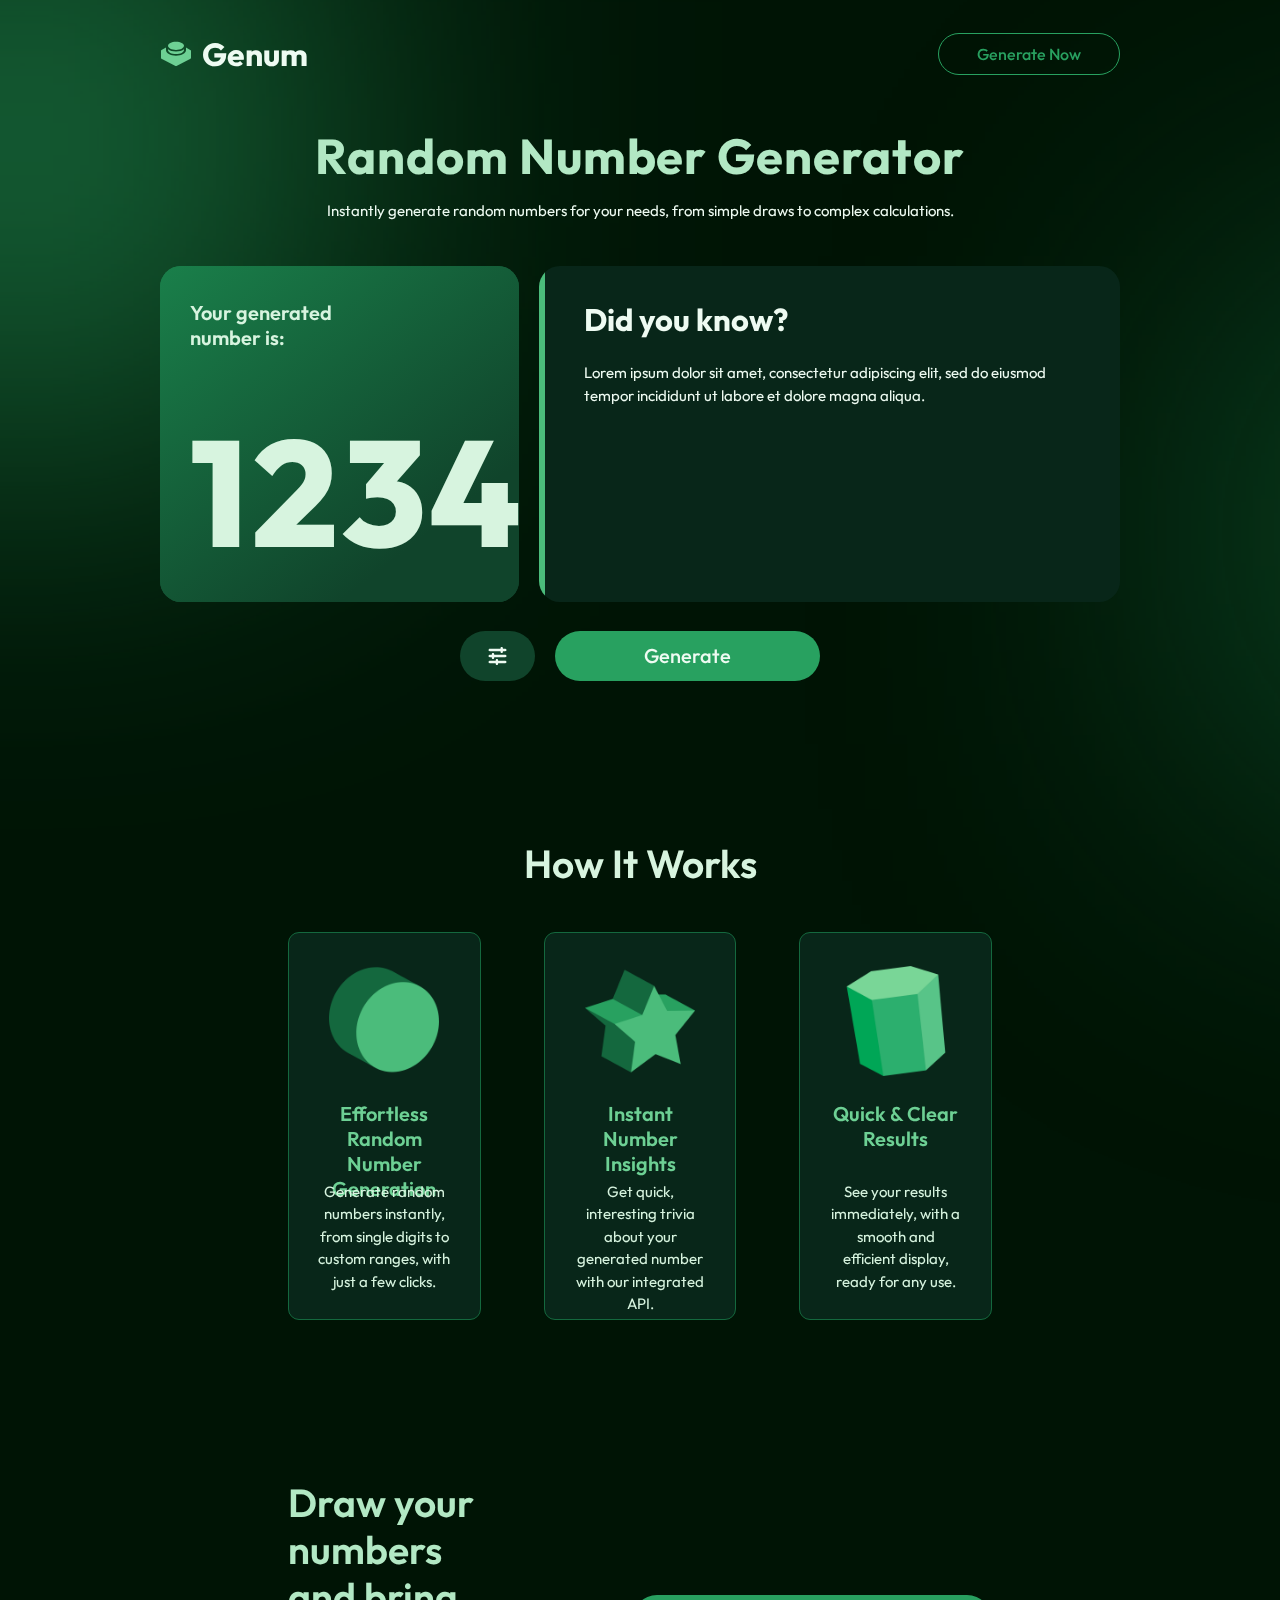
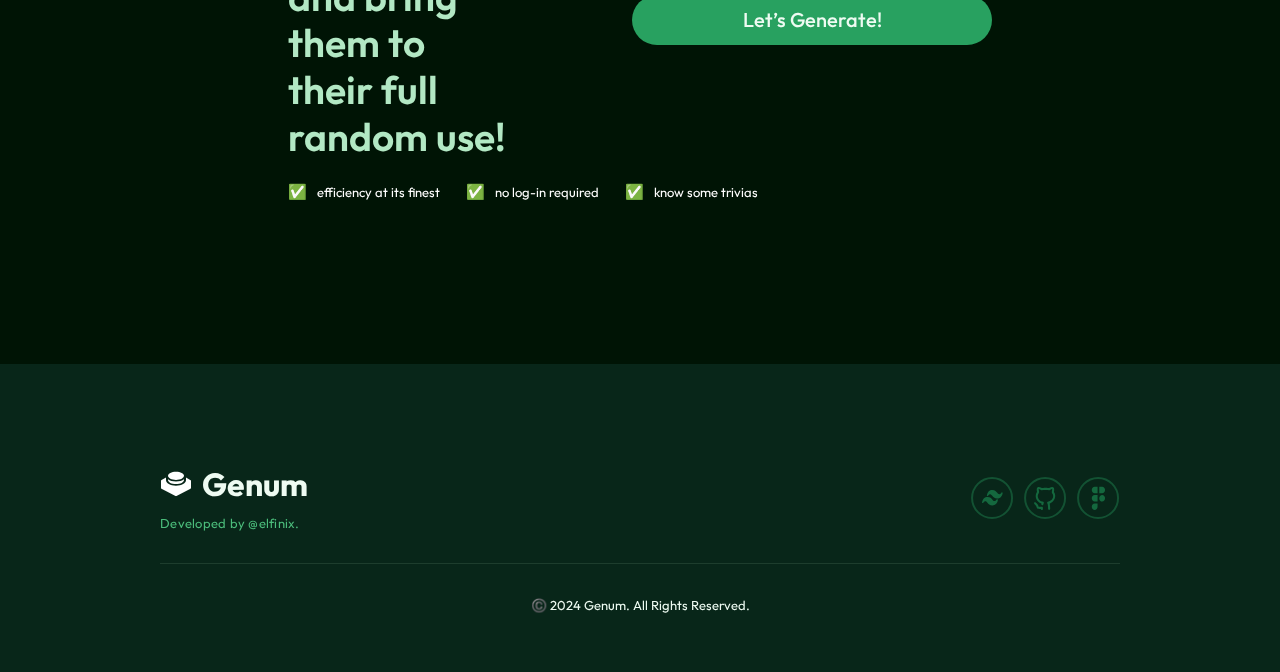
==== number-generator.html @ 38b7992d "Initial commit" ====
<!DOCTYPE html>
<html lang="en">
    <head>
        <meta charset="UTF-8" />
        <meta name="viewport" content="width=device-width, initial-scale=1.0" />
        <meta
            name="description"
            content="Genum is a random generator tool that provides random numbers and words for your needs."
        />
        <meta name="keywords" content="random generator, random number generator, random word generator" />
        <meta name="author" content="elfinix" />
        <link rel="stylesheet" href="./src/css/number-generator.css" />
        <link rel="stylesheet" href="./src/css/global.css" />
        <link rel="stylesheet" href="./src/css/header.css" />
        <link rel="stylesheet" href="./src/css/footer.css" />
        <link rel="stylesheet" href="./src/css/blobs.css" />
        <link rel="icon" href="./src/images/favicon.ico" type="image/x-icon" />
        <title>Random Number Generator from Genum</title>
    </head>
    <body>
        <!-- Background Elements -->
        <div class="blob__blur1"></div>
        <div class="blob__blur2"></div>

        <!-- Header -->
        <header class="header__container container">
            <a href="index.html">
                <div class="header__logo">
                    <svg
                        class="logo__svg"
                        xmlns="http://www.w3.org/2000/svg"
                        width="22"
                        height="18"
                        viewBox="0 0 22 18"
                        fill="none"
                    >
                        <g clip-path="url(#clip0_18_470)">
                            <path
                                d="M11 6.1875C7.90625 6.1875 5.5 4.95 5.5 3.375C5.5 1.8 7.90625 0.5625 11 0.5625C14.0938 0.5625 16.5 1.8 16.5 3.375C16.5 4.95 14.0938 6.1875 11 6.1875Z"
                                fill="#6DD094"
                            />
                            <path
                                d="M11 7.31245C8.73125 7.31245 6.7375 6.74995 5.5 5.7937V6.18745C5.5 7.76245 7.90625 8.99995 11 8.99995C14.0938 8.99995 16.5 7.76245 16.5 6.18745V5.7937C15.2625 6.74995 13.2687 7.31245 11 7.31245Z"
                                fill="#6DD094"
                            />
                            <path
                                d="M21.2437 6.5813C21.2437 6.52505 21.2437 6.52505 21.2437 6.5813C21.175 6.4688 21.175 6.41255 21.1063 6.41255L21.0375 6.3563L17.875 4.61255V6.18755C17.875 8.43755 14.9187 10.125 11 10.125C7.08125 10.125 4.125 8.43755 4.125 6.18755V4.61255L1.03125 6.2438C0.9625 6.2438 0.9625 6.30005 0.9625 6.30005C0.89375 6.3563 0.89375 6.41255 0.825 6.4688C0.825 6.4688 0.825 6.4688 0.825 6.52505C0.6875 6.63755 0.6875 6.6938 0.6875 6.75005V11.8125C0.6875 11.9813 0.825 12.2063 1.03125 12.2625L10.6562 17.325H10.725H10.7937C10.8625 17.325 10.9312 17.3813 11 17.3813C11.0688 17.3813 11.1375 17.3813 11.2062 17.325H11.275H11.3438L20.9688 12.2625C21.175 12.15 21.3125 11.9813 21.3125 11.8125V6.75005C21.3125 6.6938 21.3125 6.63755 21.2437 6.5813Z"
                                fill="#6DD094"
                            />
                        </g>
                        <defs>
                            <clipPath id="clip0_18_470">
                                <rect width="22" height="18" fill="white" />
                            </clipPath>
                        </defs>
                    </svg>
                    <h1 class="logo__text">Genum</h1>
                </div>
            </a>

            <div class="header__action">
                <a href="index.html#generate"><button class="header__button">Generate Now</button> </a>
            </div>
        </header>

        <main>
            <!-- Generator -->
            <section class="main__container container" id="select">
                <h1 class="main__title">Random Number Generator</h1>
                <p class="main__subtitle">
                    Instantly generate random numbers for your needs, from simple draws to complex calculations.
                </p>

                <div class="output-trivia__container">
                    <div class="output__container">
                        <img src="./src/images/clipboard.svg" alt="" class="clipboard__label" />

                        <div class="output__group">
                            <p class="output__label">Your generated number is:</p>
                            <div class="output__number">1234</div>
                        </div>
                    </div>
                    <div class="trivia__container">
                        <div class="trivia__group">
                            <p class="trivia__label">Did you know?</p>
                            <p class="trivia__text">
                                Lorem ipsum dolor sit amet, consectetur adipiscing elit, sed do eiusmod tempor incididunt ut
                                labore et dolore magna aliqua.
                            </p>
                        </div>
                    </div>
                </div>

                <div class="button-array__container">
                    <button class="options__button">
                        <svg
                            class="options__svg"
                            xmlns="http://www.w3.org/2000/svg"
                            width="19"
                            height="18"
                            viewBox="0 0 19 18"
                            fill="none"
                        >
                            <path
                                d="M13.7 0C13.3816 3.79149e-06 13.0763 0.126397 12.8512 0.351374C12.6261 0.576352 12.4996 0.881485 12.4996 1.19965V1.80006H1.70035C1.38201 1.80006 1.0767 1.92645 0.851591 2.15141C0.626483 2.37638 0.500013 2.68149 0.5 2.99965C0.499999 3.15719 0.531045 3.31318 0.591368 3.45873C0.651691 3.60428 0.740107 3.73653 0.85157 3.84792C0.963033 3.95932 1.09536 4.04769 1.24099 4.10798C1.38663 4.16826 1.54272 4.1993 1.70035 4.1993H12.4996V4.80041C12.4996 5.11857 12.6261 5.42371 12.8512 5.64868C13.0763 5.87366 13.3816 6.00005 13.7 6.00006C14.0184 6.00005 14.3237 5.87366 14.5488 5.64868C14.7739 5.42371 14.9004 5.11857 14.9003 4.80041V4.1993H17.2996C17.4572 4.1993 17.6133 4.16828 17.759 4.10799C17.9046 4.04771 18.0369 3.95934 18.1484 3.84794C18.2599 3.73655 18.3483 3.6043 18.4086 3.45874C18.469 3.31319 18.5 3.15719 18.5 2.99965C18.5 2.84211 18.4689 2.68612 18.4086 2.54057C18.3483 2.39503 18.2599 2.26278 18.1484 2.15139C18.0369 2.04 17.9046 1.95164 17.759 1.89136C17.6133 1.83108 17.4572 1.80005 17.2996 1.80006H14.9003V1.19965C14.9004 0.881485 14.7739 0.576352 14.5488 0.351374C14.3237 0.126397 14.0184 3.79149e-06 13.7 0ZM5 6C4.84236 5.99999 4.68626 6.03102 4.54062 6.0913C4.39498 6.15159 4.26265 6.23996 4.15118 6.35135C4.03971 6.46275 3.95129 6.595 3.89096 6.74055C3.83064 6.8861 3.79959 7.04211 3.79959 7.19965V7.8H1.7007C1.54307 7.8 1.38698 7.83103 1.24135 7.89132C1.09571 7.95161 0.963385 8.03998 0.851922 8.15137C0.740459 8.26277 0.652042 8.39502 0.59172 8.54057C0.531397 8.68611 0.50035 8.84211 0.500352 8.99965C0.50035 9.15719 0.531397 9.31318 0.59172 9.45873C0.652042 9.60428 0.740459 9.73653 0.851922 9.84792C0.963385 9.95932 1.09571 10.0477 1.24135 10.108C1.38698 10.1683 1.54307 10.1993 1.7007 10.1993H3.79959V10.8004C3.79959 10.958 3.83064 11.114 3.89096 11.2595C3.95129 11.4051 4.03971 11.5373 4.15118 11.6487C4.26265 11.7601 4.39498 11.8485 4.54062 11.9088C4.68626 11.969 4.84236 12.0001 5 12.0001C5.31836 12.0001 5.62367 11.8737 5.84878 11.6487C6.07389 11.4237 6.20035 11.1186 6.20035 10.8004V10.1993H17.3C17.4576 10.1993 17.6137 10.1683 17.7594 10.108C17.905 10.0477 18.0373 9.95932 18.1488 9.84792C18.2602 9.73653 18.3487 9.60428 18.409 9.45873C18.4693 9.31318 18.5004 9.15719 18.5004 8.99965C18.5004 8.84211 18.4693 8.68611 18.409 8.54057C18.3487 8.39502 18.2602 8.26277 18.1488 8.15137C18.0373 8.03998 17.905 7.95161 17.7594 7.89132C17.6137 7.83103 17.4576 7.8 17.3 7.8H6.20035V7.19965C6.20035 6.88148 6.07389 6.57635 5.84878 6.35137C5.62367 6.1264 5.31836 6 5 6ZM8.9 12.0001C8.58165 12.0001 8.27635 12.1264 8.05124 12.3514C7.82613 12.5764 7.69966 12.8815 7.69965 13.1996V13.8H1.7007C1.54307 13.8 1.38698 13.831 1.24135 13.8913C1.09571 13.9516 0.963385 14.04 0.851922 14.1514C0.740459 14.2628 0.652042 14.395 0.59172 14.5406C0.531397 14.6861 0.50035 14.8421 0.500352 14.9996C0.500364 15.3178 0.626835 15.6229 0.851943 15.8479C1.07705 16.0729 1.38236 16.1992 1.7007 16.1992H7.69965V16.8004C7.69966 17.1186 7.82613 17.4237 8.05124 17.6486C8.27635 17.8736 8.58165 18 8.9 18C9.21834 18 9.52365 17.8736 9.74876 17.6486C9.97387 17.4237 10.1003 17.1186 10.1004 16.8004V16.1992H17.3C17.6183 16.1992 17.9237 16.0729 18.1488 15.8479C18.3739 15.6229 18.5003 15.3178 18.5004 14.9996C18.5004 14.8421 18.4693 14.6861 18.409 14.5406C18.3487 14.395 18.2602 14.2628 18.1488 14.1514C18.0373 14.04 17.905 13.9516 17.7594 13.8913C17.6137 13.831 17.4576 13.8 17.3 13.8H10.1004V13.1996C10.1003 12.8815 9.97387 12.5764 9.74876 12.3514C9.52365 12.1264 9.21834 12.0001 8.9 12.0001Z"
                                fill="#EEFBF2"
                            />
                        </svg>
                    </button>

                    <button class="generate__button">Generate</button>
                </div>
            </section>

            <!-- Features -->
            <section class="features__container container">
                <h2 class="features__title">How It Works</h2>
                <div class="feature-cards__container">
                    <div class="feature__card">
                        <img src="./src/images/el_circle.png" alt="" class="card__icon" />
                        <h5 class="card__title">Effortless Random Number Generation</h5>
                        <p class="card__description">
                            Generate random numbers instantly, from single digits to custom ranges, with just a few clicks.
                        </p>
                    </div>

                    <div class="feature__card">
                        <img src="./src/images/el_star.png" alt="" class="card__icon" />
                        <h5 class="card__title">Instant Number Insights</h5>
                        <p class="card__description">
                            Get quick, interesting trivia about your generated number with our integrated API.
                        </p>
                    </div>

                    <div class="feature__card">
                        <img src="./src/images/el_pent.png" alt="" class="card__icon" />
                        <h5 class="card__title">Quick & Clear Results</h5>
                        <p class="card__description">
                            See your results immediately, with a smooth and efficient display, ready for any use.
                        </p>
                    </div>
                </div>
            </section>

            <!-- Action -->
            <section class="action__container container">
                <div class="action__group">
                    <h2 class="action__title">Draw your numbers and bring them to their full random use!</h2>
                    <a href="index.html#generate">
                        <button class="action__button">Let’s Generate!</button>
                    </a>
                </div>
                <div class="check__group">
                    <div class="check__words">
                        <p class="check__icon">✅</p>
                        <p class="check__desc">efficiency at its finest</p>
                    </div>

                    <div class="check__words">
                        <p class="check__icon">✅</p>
                        <p class="check__desc">no log-in required</p>
                    </div>

                    <div class="check__words">
                        <p class="check__icon">✅</p>
                        <p class="check__desc">know some trivias</p>
                    </div>
                </div>
            </section>
        </main>

        <!-- Footer -->
        <footer class="footer__container container">
            <div class="footer__group">
                <div class="footer__system-info">
                    <div class="footer__logo">
                        <svg
                            class="logo__svg"
                            xmlns="http://www.w3.org/2000/svg"
                            width="22"
                            height="18"
                            viewBox="0 0 22 18"
                            fill="none"
                        >
                            <g clip-path="url(#clip0_48_561)">
                                <path
                                    d="M11 6.1875C7.90625 6.1875 5.5 4.95 5.5 3.375C5.5 1.8 7.90625 0.5625 11 0.5625C14.0938 0.5625 16.5 1.8 16.5 3.375C16.5 4.95 14.0938 6.1875 11 6.1875Z"
                                    fill="white"
                                />
                                <path
                                    d="M11 7.31245C8.73125 7.31245 6.7375 6.74995 5.5 5.7937V6.18745C5.5 7.76245 7.90625 8.99995 11 8.99995C14.0938 8.99995 16.5 7.76245 16.5 6.18745V5.7937C15.2625 6.74995 13.2688 7.31245 11 7.31245Z"
                                    fill="white"
                                />
                                <path
                                    d="M21.2437 6.5813C21.2437 6.52505 21.2437 6.52505 21.2437 6.5813C21.175 6.4688 21.175 6.41255 21.1063 6.41255L21.0375 6.3563L17.875 4.61255V6.18755C17.875 8.43755 14.9187 10.125 11 10.125C7.08125 10.125 4.125 8.43755 4.125 6.18755V4.61255L1.03125 6.2438C0.9625 6.2438 0.9625 6.30005 0.9625 6.30005C0.89375 6.3563 0.89375 6.41255 0.825 6.4688C0.825 6.4688 0.825 6.4688 0.825 6.52505C0.6875 6.63755 0.6875 6.6938 0.6875 6.75005V11.8125C0.6875 11.9813 0.825 12.2063 1.03125 12.2625L10.6562 17.325H10.725H10.7937C10.8625 17.325 10.9312 17.3813 11 17.3813C11.0688 17.3813 11.1375 17.3813 11.2062 17.325H11.275H11.3438L20.9688 12.2625C21.175 12.15 21.3125 11.9813 21.3125 11.8125V6.75005C21.3125 6.6938 21.3125 6.63755 21.2437 6.5813Z"
                                    fill="white"
                                />
                            </g>
                            <defs>
                                <clipPath id="clip0_48_561">
                                    <rect width="22" height="18" fill="white" />
                                </clipPath>
                            </defs>
                        </svg>
                        <h1>Genum</h1>
                    </div>
                    <p class="footer__developer">Developed by @elfinix.</p>
                </div>
                <div class="footer__array-logo">
                    <svg
                        class="footer__logo-conns"
                        id="tailwindLogo"
                        xmlns="http://www.w3.org/2000/svg"
                        width="43"
                        height="42"
                        viewBox="0 0 43 42"
                        fill="none"
                    >
                        <circle cx="21.0645" cy="21" r="20" stroke="#135233" stroke-width="2" />
                        <path
                            d="M21.3416 13C19.9269 13 18.7106 13.4263 17.7559 14.3399C16.8081 15.247 16.188 16.5674 15.844 18.2133C15.769 18.5724 15.9327 18.9406 16.2343 19.091C16.536 19.2414 16.8908 19.1317 17.0803 18.8296C17.5169 18.1332 17.9528 17.7148 18.3717 17.5001C18.7773 17.2921 19.2146 17.25 19.7154 17.3998C20.2208 17.5509 20.6121 17.9936 21.2263 18.7394L21.2462 18.7635C21.7092 19.3258 22.274 20.0117 23.0466 20.5439C23.8482 21.0961 24.8458 21.4671 26.1679 21.4671C27.5825 21.4671 28.7988 21.0408 29.7536 20.1272C30.7013 19.2201 31.3214 17.8997 31.6654 16.2539C31.7404 15.8947 31.5767 15.5265 31.275 15.3761C30.9735 15.2257 30.6185 15.3354 30.4291 15.6375C29.9925 16.3339 29.5567 16.7523 29.1377 16.967C28.7321 17.175 28.2948 17.2171 27.794 17.0673C27.2886 16.9162 26.8973 16.4735 26.2831 15.7277L26.2633 15.7036C25.8002 15.1413 25.2354 14.4554 24.4629 13.9232C23.6612 13.371 22.6637 13 21.3416 13Z"
                            fill="#14683E"
                        />
                        <path
                            d="M16.5157 19.9277C15.101 19.9277 13.8847 20.354 12.93 21.2676C11.9822 22.1747 11.3621 23.4951 11.0181 25.141C10.943 25.5002 11.1067 25.8683 11.4084 26.0187C11.7101 26.1691 12.0649 26.0595 12.2544 25.7573C12.691 25.061 13.1269 24.6425 13.5457 24.4278C13.9514 24.2199 14.3886 24.1777 14.8895 24.3275C15.3949 24.4787 15.7861 24.9213 16.4004 25.6672L16.4202 25.6912C16.8832 26.2535 17.4481 26.9394 18.2206 27.4716C19.0223 28.0239 20.0198 28.3949 21.3419 28.3949C22.7566 28.3949 23.9729 27.9686 24.9276 27.0549C25.8754 26.1478 26.4955 24.8274 26.8395 23.1816C26.9145 22.8224 26.7508 22.4542 26.4491 22.3038C26.1476 22.1534 25.7926 22.2631 25.6032 22.5653C25.1666 23.2616 24.7307 23.68 24.3118 23.8947C23.9062 24.1027 23.4689 24.1448 22.9681 23.9951C22.4627 23.8439 22.0714 23.4012 21.4572 22.6554L21.4373 22.6313C20.9743 22.069 20.4095 21.3831 19.6369 20.851C18.8353 20.2988 17.8378 19.9277 16.5157 19.9277Z"
                            fill="#14683E"
                        />
                    </svg>
                    <svg
                        class="footer__logo-conns"
                        id="githubLogo"
                        xmlns="http://www.w3.org/2000/svg"
                        width="43"
                        height="42"
                        viewBox="0 0 43 42"
                        fill="none"
                    >
                        <circle cx="21.0645" cy="21" r="20" stroke="#135233" stroke-width="2" />
                        <path
                            d="M11.9754 25.6417C11.6559 25.1624 11.0083 25.0329 10.529 25.3524C10.0497 25.6719 9.92021 26.3195 10.2397 26.7988C10.4756 27.1527 10.7578 27.4434 10.9975 27.683C11.0417 27.7272 11.0846 27.7699 11.1265 27.8115C11.3273 28.0109 11.5045 28.187 11.6826 28.396C12.0763 28.8582 12.4691 29.4806 12.6924 30.5969C12.7918 31.0941 13.1492 31.3619 13.3472 31.479C13.562 31.6058 13.7967 31.6806 13.9897 31.7293C14.3848 31.8289 14.8643 31.8806 15.3193 31.9108C15.8189 31.9439 16.3602 31.9547 16.8442 31.9576C16.8446 32.5333 17.3114 32.9999 17.8873 32.9999C18.4633 32.9999 18.9303 32.5329 18.9303 31.9569V30.9139C18.9303 30.3378 18.4633 29.8708 17.8873 29.8708C17.7889 29.8708 17.6825 29.8711 17.5699 29.8716C16.9578 29.8734 16.1599 29.8758 15.4572 29.8293C15.1184 29.8069 14.8398 29.7751 14.6355 29.7362C14.321 28.5013 13.8128 27.6797 13.2706 27.0432C13.0309 26.7619 12.7826 26.5157 12.5807 26.3155C12.5429 26.278 12.5068 26.2421 12.4726 26.2079C12.2396 25.975 12.0872 25.8094 11.9754 25.6417Z"
                            fill="#14683E"
                        />
                        <path
                            d="M12.7496 12.1328C12.8103 11.0584 13.067 10.5912 13.803 10.216C14.5949 9.81218 15.8439 10.0001 17.3136 10.7443C17.9466 11.065 18.0111 11.0716 19.1205 10.9293C20.5951 10.7402 22.4935 10.7409 23.8546 10.9311C24.8838 11.0749 24.9514 11.0677 25.586 10.7463C27.6721 9.68991 29.3192 9.75904 29.9156 10.928C30.2133 11.5115 30.2686 13.0255 30.0377 14.2743C29.9098 14.9666 29.9233 15.053 30.2316 15.5073C32.4008 18.7039 30.8378 23.8854 27.1208 25.8191C26.8364 25.9671 26.5967 26.0587 26.4013 26.1332C25.8015 26.3623 25.6194 26.4319 25.8399 27.4861C25.946 27.9933 26.0739 29.2541 26.1242 30.2881C26.215 32.1572 26.2137 32.1703 25.8859 32.5516C25.4397 33.0703 24.7965 33.0791 24.3608 32.5724C24.0765 32.2419 24.0488 32.0859 24.0488 30.811C24.0488 28.927 23.8423 27.6747 23.3543 26.6017C22.7741 25.3247 23.2042 24.8485 24.5312 24.5632C26.3756 24.1664 27.8161 23.0282 28.619 21.3331C29.3824 19.7219 29.4974 17.4952 28.1173 16.141C27.7248 15.6746 27.6975 15.2521 27.9778 13.9782C28.0825 13.5021 28.1703 12.8878 28.1729 12.6131C28.1769 12.1791 28.1373 12.1136 27.8708 12.1136C27.7022 12.1136 27.0578 12.359 26.4391 12.6588L25.4515 13.1374C25.3617 13.1809 25.2613 13.1976 25.1622 13.1863C22.6511 12.898 20.2651 12.8936 17.7417 13.1874C17.6423 13.199 17.5414 13.1822 17.4513 13.1385L16.4643 12.6596C15.8455 12.3592 15.2011 12.1136 15.0325 12.1136C14.6427 12.1136 14.6368 12.4014 14.9922 14.1114C15.2092 15.1557 15.3553 15.3884 14.7278 16.2235C13.7872 17.4751 13.5523 19.0294 14.0567 20.6625C14.6924 22.7204 16.249 24.1106 18.4375 24.5744C19.7568 24.8541 20.1017 25.2189 19.5979 26.7317C19.2013 27.9222 18.9506 28.2291 18.3743 28.2291C17.5989 28.2291 17.1131 27.5574 17.3804 26.8545C17.4982 26.5447 17.4632 26.5116 16.7368 26.2467C14.5194 25.4383 12.8234 23.6262 12.048 21.2369C11.4486 19.3902 11.7123 16.9866 12.6738 15.5338C13.0012 15.0392 13.0062 14.9972 12.8535 14.0503C12.767 13.5142 12.7203 12.6514 12.7496 12.1328Z"
                            fill="#14683E"
                        />
                    </svg>
                    <svg
                        class="footer__logo-conns"
                        id="figmaLogo"
                        xmlns="http://www.w3.org/2000/svg"
                        width="43"
                        height="42"
                        viewBox="0 0 43 42"
                        fill="none"
                    >
                        <circle cx="21.0645" cy="21" r="20" stroke="#135233" stroke-width="2" />
                        <path
                            fill-rule="evenodd"
                            clip-rule="evenodd"
                            d="M17.6681 18.1243C16.0645 18.1243 14.7646 19.5682 14.7646 21.3497C14.7646 23.1312 16.0646 24.5754 17.6681 24.5754H20.5717V21.4147C20.5714 21.3931 20.5713 21.3714 20.5713 21.3497C20.5713 21.3281 20.5714 21.3063 20.5717 21.2847V18.1243H17.6681ZM20.5717 16.2513H17.6681C16.0646 16.2513 14.7646 14.8072 14.7646 13.0257C14.7646 11.2442 16.0646 9.80005 17.6681 9.80005H20.5717V16.2513ZM22.2576 9.80005V16.2513L25.1604 16.2511C26.764 16.2511 28.0644 14.8071 28.0644 13.0257C28.0644 11.2442 26.7644 9.80005 25.1608 9.80005H22.2576ZM25.1606 18.1241C23.5726 18.1243 22.2824 19.5405 22.2576 21.298V21.4014C22.2824 23.1591 23.5727 24.5754 25.1608 24.5754C26.7644 24.5754 28.0644 23.1312 28.0644 21.3497C28.0644 19.5682 26.7641 18.1241 25.1606 18.1241ZM17.6681 26.4484C16.0646 26.4484 14.7644 27.8928 14.7644 29.6743C14.7644 31.4559 16.0644 32.9 17.668 32.9C19.2716 32.9 20.5715 31.4559 20.5715 29.6743L20.5717 26.4484H17.6681Z"
                            fill="#14683E"
                        />
                    </svg>
                </div>
            </div>

            <div class="footer__line"></div>

            <p class="footer__text">©️ 2024 Genum. All Rights Reserved.</p>
        </footer>
    </body>
</html>
---- src/css/number-generator.css ----
.blob__blur2 {
    opacity: 45% !important;
}
/* GENERATOR */

.main__container {
    padding: 0 10rem;
    padding-top: 3.25rem;
}

.main__title {
    position: relative;

    color: var(--emerald-200, #b2e8c4);
    text-align: center;

    /* H1 - Features */
    font-family: Outfit;
    font-size: 3.0625rem;
    font-style: normal;
    font-weight: 700;
    line-height: 120%; /* 3.675rem */
    letter-spacing: 0.06125rem;
}

.main__subtitle {
    position: relative;
    padding-top: 0.87rem;

    color: var(--emerald-50, #eefbf2);
    text-align: center;

    /* Body Text */
    font-family: Outfit;
    font-size: 0.9375rem;
    font-style: normal;
    font-weight: 400;
    line-height: 150%; /* 1.40625rem */
}

.output-trivia__container {
    position: relative;
    width: 100%;
    padding-top: 2.75rem;

    display: flex;
    justify-content: space-between;
    align-items: center;
    gap: 1.25rem;
    align-self: stretch;
}

.output__container {
    position: relative;
    border-radius: 1.3125rem;
    background: linear-gradient(142deg, #1a814b -2.42%, #10442b 77.29%);
    min-width: 22.4375rem;

    display: flex;
    flex-direction: column;
    justify-content: center;
    flex: 0 1 100%;
}

.output__container:hover {
    cursor: pointer;
}

.output__container:hover .clipboard__label {
    display: block;
    transition: all 0.2s ease;
}

.output__group {
    display: flex;
    flex-direction: column;
    align-items: flex-start;
    gap: 3.25rem;
    padding: 2.09rem 1.85rem 1.28rem 1.87rem;

    border-radius: 1.3125rem;
    background: linear-gradient(142deg, #1a814b -2.42%, #10442b 77.29%);
}

.output__label {
    width: 12.875rem;
    color: var(--emerald-100, #d7f4df);

    /* Title 1 */
    font-family: Outfit;
    font-size: 1.25rem;
    font-style: normal;
    font-weight: 600;
    line-height: normal;
}

.output__number {
    align-self: stretch;

    color: var(--emerald-100, #d7f4df);
    text-align: right;
    font-family: Outfit;
    font-size: 9.375rem;
    font-style: normal;
    font-weight: 800;
    line-height: 120%; /* 11.25rem */
    letter-spacing: 0.1875rem;
}

.clipboard__label {
    display: none;
    position: absolute;
    width: 25px;
    opacity: 45%;
    top: 30px;
    right: 30px;
}

.clipboard__label:hover {
    opacity: 25%;
}

.trivia__container {
    height: 21rem;

    border-radius: 1.3125rem;
    background: linear-gradient(90deg, #4bbc7b 1%, #082619 1%);
    flex: 0 1 180%;
}

.trivia__group {
    display: flex;
    flex-direction: column;
    align-items: flex-start;
    gap: 1.4375rem;

    padding: 2.13rem 2.81rem;
}

.trivia__label {
    position: relative;
    align-self: stretch;
    color: var(--emerald-50, #eefbf2);
    font-family: Outfit;
    font-size: 1.9375rem;
    font-style: normal;
    font-weight: 700;
    line-height: normal;
}

.trivia__text {
    align-self: stretch;
    color: var(--emerald-50, #eefbf2);

    /* Body Text */
    font-family: Outfit;
    font-size: 0.9375rem;
    font-style: normal;
    font-weight: 400;
    line-height: 150%; /* 1.40625rem */
}

.button-array__container {
    width: 100%;
    display: flex;
    justify-content: center;
    align-items: center;
    gap: 1.25rem;

    padding-top: 1.81rem;
}

.options__button {
    all: unset;
    border-radius: 6.25rem;

    width: 4.6875rem;
    height: 3.135rem;
    text-align: center;

    background-color: var(--emerald-900, #10442b);

    transition: all 0.2s ease;
}

.options__svg {
    display: block;
    margin: auto;
}

.options__button:hover {
    background: var(--emerald-950);
    color: var(--emerald-50);
}

.generate__button {
    all: unset;
    border-radius: 3.125rem;
    background: var(--emerald-500, #28a160);

    width: 16.5625rem;
    height: 3.125rem;
    text-align: center;

    color: var(--Colors-White, var(--emerald-50));
    text-align: center;

    /* Button Text */
    font-family: Outfit;
    font-size: 1.25rem;
    font-style: normal;
    font-weight: 500;
    line-height: 1.375rem; /* 110% */

    transition: all 0.2s ease;
}

.generate__button:hover {
    background: var(--emerald-600);
    color: var(--emerald-50);
}

/* FEATURES */
.features__container {
    display: block;
    margin: 10rem 18rem;
}

.features__title {
    width: 100%;
    color: var(--emerald-100, #d7f4df);
    text-align: center;

    /* H2 - Features */
    font-family: Outfit;
    font-size: 2.4375rem;
    font-style: normal;
    font-weight: 600;
    line-height: 120%; /* 2.925rem */
}

.feature-cards__container {
    margin-top: 2.75rem;
    display: flex;
    justify-content: space-between;
    align-items: center;
    gap: 3.9375rem;

    width: 100%;
}

.feature__card {
    width: 30%;
    height: 24.25rem;
    flex-shrink: 1;

    border-radius: 0.6875rem;
    border: 1px solid var(--emerald-700, #14683e);
    background: var(--emerald-950, #082619);

    transition: all 0.2s ease;
}

.feature__card:hover {
    transform: scale(1.1);
}

.card__icon {
    width: 6.875rem;
    display: block;
    margin: auto;
    padding-top: 2.06rem;
}

.card__title {
    padding: 0 1.81rem;
    padding-top: 1.56rem;
    color: var(--emerald-300, #6dd094);
    text-align: center;
    height: 4.06rem;

    /* Title 1 */
    font-family: Outfit;
    font-size: 1.25rem;
    font-style: normal;
    font-weight: 600;
    line-height: normal;
}

.card__description {
    color: var(--emerald-100, #d7f4df);
    text-align: center;
    padding: 0 1.81rem;
    padding-top: 2.5rem;

    /* Body Text */
    font-family: Outfit;
    font-size: 0.9375rem;
    font-style: normal;
    font-weight: 400;
    line-height: 150%; /* 1.40625rem */
}

/* ACTION */
.action__container {
    display: flex;
    margin: 10rem 18rem;
    /* padding: 0 calc(5.94rem * 1.5); */
    flex-direction: column;
    align-items: flex-start;
    gap: 1.25rem;
}

.action__group {
    display: flex;
    align-items: center;
    gap: 7.1875rem;
    align-self: stretch;
}

.action__title {
    color: var(--emerald-200, #b2e8c4);

    /* H2 - Features */
    font-family: Outfit;
    font-size: 2.4375rem;
    font-style: normal;
    font-weight: 600;
    line-height: 120%; /* 2.925rem */
}

.action__title a {
    padding: 0 7rem;
}

.action__button {
    all: unset;
    width: 22.5rem;
    height: 3.125rem;

    border-radius: 3.125rem;
    background: var(--emerald-500, #28a160);

    color: var(--emerald-50);
    text-align: center;

    /* Button Text */
    font-family: Outfit;
    font-size: 1.25rem;
    font-style: normal;
    font-weight: 500;
    line-height: 1.375rem; /* 110% */

    transition: all 0.2s ease;
}

.action__button:hover {
    background: var(--emerald-600);
    color: var(--emerald-50);
}

.check__group {
    display: flex;
    align-items: center;
    gap: 1.625rem;
}

.check__words {
    display: flex;
    align-items: center;
    height: 1.4375rem;
    gap: 0.625rem;
}

.check__icon {
    color: #fff;

    /* Body Text */
    font-family: Outfit;
    font-size: 0.9375rem;
    font-style: normal;
    font-weight: 400;
    line-height: 150%; /* 1.40625rem */
}

.check__desc {
    color: #fff;
    font-family: Outfit;
    font-size: 0.8125rem;
    font-style: normal;
    font-weight: 400;
    line-height: 150%; /* 1.21875rem */
}
---- src/css/global.css ----
@import url("https://fonts.googleapis.com/css2?family=Outfit:wght@100..900&display=swap");
@import url("https://fonts.googleapis.com/css2?family=Roboto:ital,wght@0,100;0,300;0,400;0,500;0,700;0,900;1,100;1,300;1,400;1,500;1,700;1,900&display=swap");

:root {
    --emerald-50: #eefbf2;
    --emerald-100: #d7f4df;
    --emerald-200: #b2e8c4;
    --emerald-300: #6dd094;
    --emerald-400: #4bbc7b;
    --emerald-500: #28a160;
    --emerald-600: #1a814b;
    --emerald-700: #14683e;
    --emerald-800: #135233;
    --emerald-900: #10442b;
    --emerald-950: #082619;

    --button-padding: 0.88rem 4.94rem;
}

html {
    scroll-behavior: smooth;
}

* {
    box-sizing: border-box;
    margin: 0;
    padding: 0;
    font-family: "Outfit", sans-serif;
}

body {
    background: #001405;
    color: var(--emerald-50);
    overflow-x: hidden;
}

button:hover {
    cursor: pointer;
}

a {
    text-decoration: none;
}
---- src/css/header.css ----
/* HEADER */

.header__container {
    display: flex;
    padding: 0 10rem;
    padding-top: 2.06rem;
    justify-content: space-between;
    align-items: center;
}

.header__container a {
    width: 100%;
}

.header__logo {
    display: flex;
    align-items: center;
    gap: 0.625rem;
}

.logo__svg {
    width: 2rem;
    height: 2rem;
}

.logo__text {
    color: var(--emerald-50);
}

.header__action {
    width: 100%;
    display: flex;
    justify-content: flex-end;
}

.header__action a {
    display: flex;
    justify-content: flex-end;
}

.header__button {
    all: unset;
    color: var(--emerald-500, #28a160);
    text-align: center;
    font-family: Outfit;
    font-size: 1rem;
    font-style: normal;
    font-weight: 500;
    line-height: 1.375rem; /* 137.5% */

    padding: 0.56rem 2.38rem;

    border-radius: 6.25rem;
    border: 1px solid var(--emerald-500, #28a160);
    transition: all 0.2s ease;
}

.header__button:hover {
    background: var(--emerald-600);
    color: var(--emerald-50);
}
---- src/css/footer.css ----
/* FOOTER */
.footer__container {
    position: relative;
    padding: 6.25rem 10rem;
    padding-bottom: 3.5rem;
    margin-top: 6.25rem;

    display: flex;
    flex-direction: column;
    align-items: center;
    gap: 2rem;
    background: var(--emerald-950, #082619);
}

.footer__group {
    display: flex;
    justify-content: space-between;
    align-items: center;
    align-self: stretch;
}

.footer__system-info {
    display: flex;
    width: 10.5625rem;
    flex-direction: column;
    align-items: flex-start;
    gap: 0.75rem;
}

.footer__logo {
    display: flex;
    align-items: center;
    gap: 0.625rem;
}

.footer__developer {
    align-self: stretch;

    color: var(--emerald-400, #4bbc7b);
    font-family: Outfit;
    font-size: 0.8125rem;
    font-style: normal;
    font-weight: 400;
    line-height: 120%; /* 0.975rem */
    letter-spacing: 0.01625rem;
}

.footer__array-logo {
    display: flex;
    align-items: center;
    gap: 0.625rem;
}

.footer__line {
    width: 100%;
    height: 0.0625rem;

    opacity: 0.12;
    background: var(--emerald-200);
}

.footer__text {
    align-self: stretch;

    color: var(--emerald-50);
    text-align: center;

    /* Body Text */
    font-family: Outfit;
    font-size: 0.8125rem;
    font-style: normal;
    font-weight: 400;
    line-height: 150%; /* 1.21875rem */
}

#tailwindLogo,
#tailwindLogo circle,
#tailwindLogo path {
    transition: all 0.3s ease;
    cursor: pointer;
}

#tailwindLogo:hover circle {
    stroke: var(--emerald-300);
}

#tailwindLogo:hover path {
    fill: var(--emerald-300);
}

#githubLogo,
#githubLogo circle,
#githubLogo path {
    transition: all 0.3s ease;
    cursor: pointer;
}

#githubLogo:hover circle {
    stroke: var(--emerald-300);
}

#githubLogo:hover path {
    fill: var(--emerald-300);
}

#figmaLogo,
#figmaLogo circle,
#figmaLogo path {
    transition: all 0.3s ease;
    cursor: pointer;
}

#figmaLogo:hover circle {
    stroke: var(--emerald-300);
}

#figmaLogo:hover path {
    fill: var(--emerald-300);
}
---- src/css/blobs.css ----
/* BLOBS */

.blob__blur1 {
    position: absolute;
    width: 34.8rem;
    height: 34.6rem;
    margin-top: -4.3rem;
    margin-left: -16rem;
    /* margin-right: 70.9rem;
    margin-bottom: 111rem; */
    top: -69px;

    background: #28a160;
    opacity: 0.65;
    filter: blur(200px);
    z-index: -1;
}

.blob__blur2 {
    position: absolute;
    width: 34.8rem;
    height: 34.6rem;
    margin-top: 20.3rem;
    margin-left: 75.3rem;
    /* margin-right: -20rem;
    margin-bottom: 86.6rem; */
    top: -69px;

    background: #1a814b;
    opacity: 0.88;
    filter: blur(200px);
    backdrop-filter: blur(25px);
    z-index: -1;
}

.blob__blur3 {
    position: absolute;
    width: 34.8rem;
    height: 34.6rem;
    margin-top: 73.4rem;
    margin-left: 8.5rem;
    /* margin-right: 46.7rem;
    margin-bottom: 33.4rem; */

    background: #28a160;
    opacity: 0.65;
    filter: blur(200px);
    border-radius: 80%;
    z-index: -1;
}

.blob__blur4 {
    position: absolute;
    width: 34.8rem;
    height: 34.6rem;
    margin-top: 91.6rem;
    margin-left: 68.1rem;
    /* margin-right: -13rem;
    margin-bottom: 15.3rem; */

    background: #28a160;
    opacity: 0.65;
    filter: blur(200px);
    border-radius: 100%;
    z-index: -1;
}
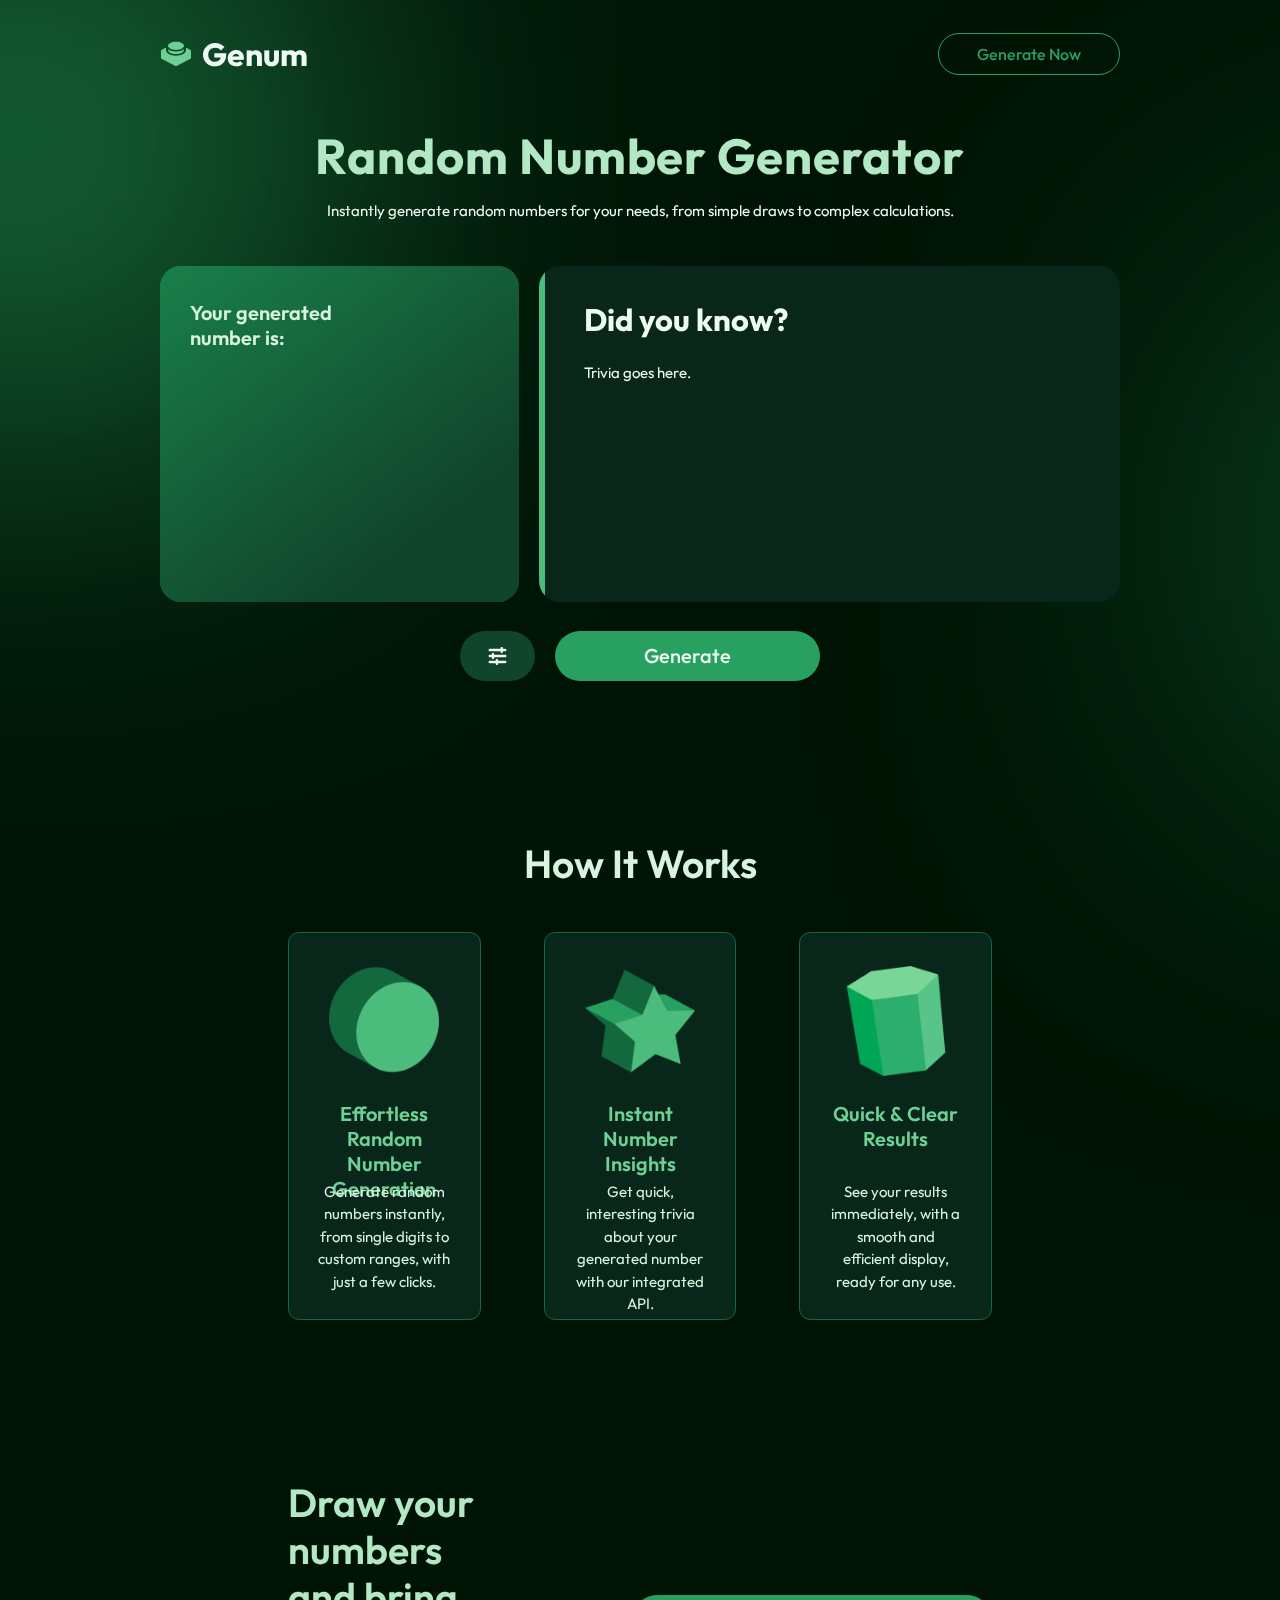
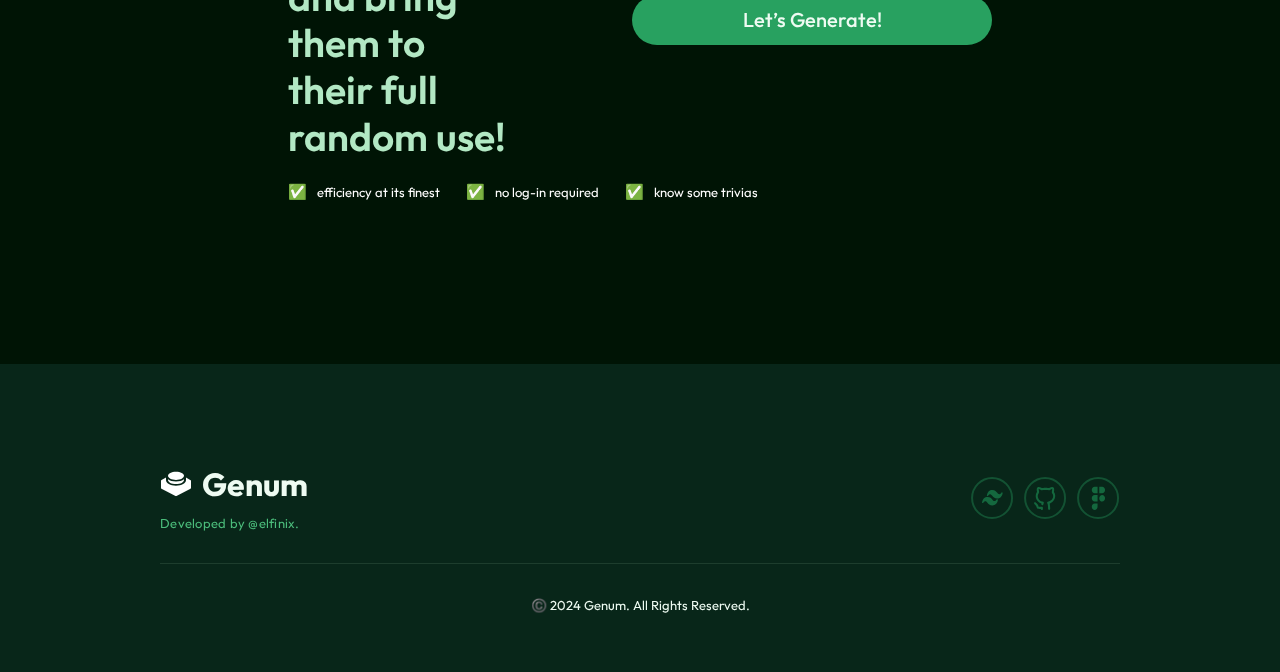
==== commit 36cc35ea: "Ready number generator for simple back-end" ====
--- a/number-generator.html
+++ b/number-generator.html
@@ -16,6 +16,8 @@
         <link rel="stylesheet" href="./src/css/blobs.css" />
         <link rel="icon" href="./src/images/favicon.ico" type="image/x-icon" />
         <title>Random Number Generator from Genum</title>
+
+        <script src="./src/js/number-generator.js" defer></script>
     </head>
     <body>
         <!-- Background Elements -->
@@ -65,7 +67,7 @@
 
         <main>
             <!-- Generator -->
-            <section class="main__container container" id="select">
+            <section class="main__container container" id="generate">
                 <h1 class="main__title">Random Number Generator</h1>
                 <p class="main__subtitle">
                     Instantly generate random numbers for your needs, from simple draws to complex calculations.
@@ -77,16 +79,13 @@
 
                         <div class="output__group">
                             <p class="output__label">Your generated number is:</p>
-                            <div class="output__number">1234</div>
+                            <div class="output__number">&nbsp;</div>
                         </div>
                     </div>
                     <div class="trivia__container">
                         <div class="trivia__group">
                             <p class="trivia__label">Did you know?</p>
-                            <p class="trivia__text">
-                                Lorem ipsum dolor sit amet, consectetur adipiscing elit, sed do eiusmod tempor incididunt ut
-                                labore et dolore magna aliqua.
-                            </p>
+                            <p class="trivia__text">Trivia goes here.</p>
                         </div>
                     </div>
                 </div>
@@ -117,27 +116,21 @@
                 <h2 class="features__title">How It Works</h2>
                 <div class="feature-cards__container">
                     <div class="feature__card">
-                        <img src="./src/images/el_circle.png" alt="" class="card__icon" />
-                        <h5 class="card__title">Effortless Random Number Generation</h5>
-                        <p class="card__description">
-                            Generate random numbers instantly, from single digits to custom ranges, with just a few clicks.
-                        </p>
+                        <img src="" alt="" class="card__icon" />
+                        <h5 class="card__title"></h5>
+                        <p class="card__description"></p>
                     </div>
 
                     <div class="feature__card">
-                        <img src="./src/images/el_star.png" alt="" class="card__icon" />
-                        <h5 class="card__title">Instant Number Insights</h5>
-                        <p class="card__description">
-                            Get quick, interesting trivia about your generated number with our integrated API.
-                        </p>
+                        <img src="" alt="" class="card__icon" />
+                        <h5 class="card__title"></h5>
+                        <p class="card__description"></p>
                     </div>
 
                     <div class="feature__card">
-                        <img src="./src/images/el_pent.png" alt="" class="card__icon" />
-                        <h5 class="card__title">Quick & Clear Results</h5>
-                        <p class="card__description">
-                            See your results immediately, with a smooth and efficient display, ready for any use.
-                        </p>
+                        <img src="" alt="" class="card__icon" />
+                        <h5 class="card__title"></h5>
+                        <p class="card__description"></p>
                     </div>
                 </div>
             </section>
@@ -146,7 +139,7 @@
             <section class="action__container container">
                 <div class="action__group">
                     <h2 class="action__title">Draw your numbers and bring them to their full random use!</h2>
-                    <a href="index.html#generate">
+                    <a href="#generate">
                         <button class="action__button">Let’s Generate!</button>
                     </a>
                 </div>
--- a/src/css/number-generator.css
+++ b/src/css/number-generator.css
@@ -195,14 +195,13 @@
 
 .generate__button {
     all: unset;
+    width: 16.5625rem;
+    height: 3.125rem;
+
     border-radius: 3.125rem;
     background: var(--emerald-500, #28a160);
 
-    width: 16.5625rem;
-    height: 3.125rem;
-    text-align: center;
-
-    color: var(--Colors-White, var(--emerald-50));
+    color: var(--emerald-50);
     text-align: center;
 
     /* Button Text */
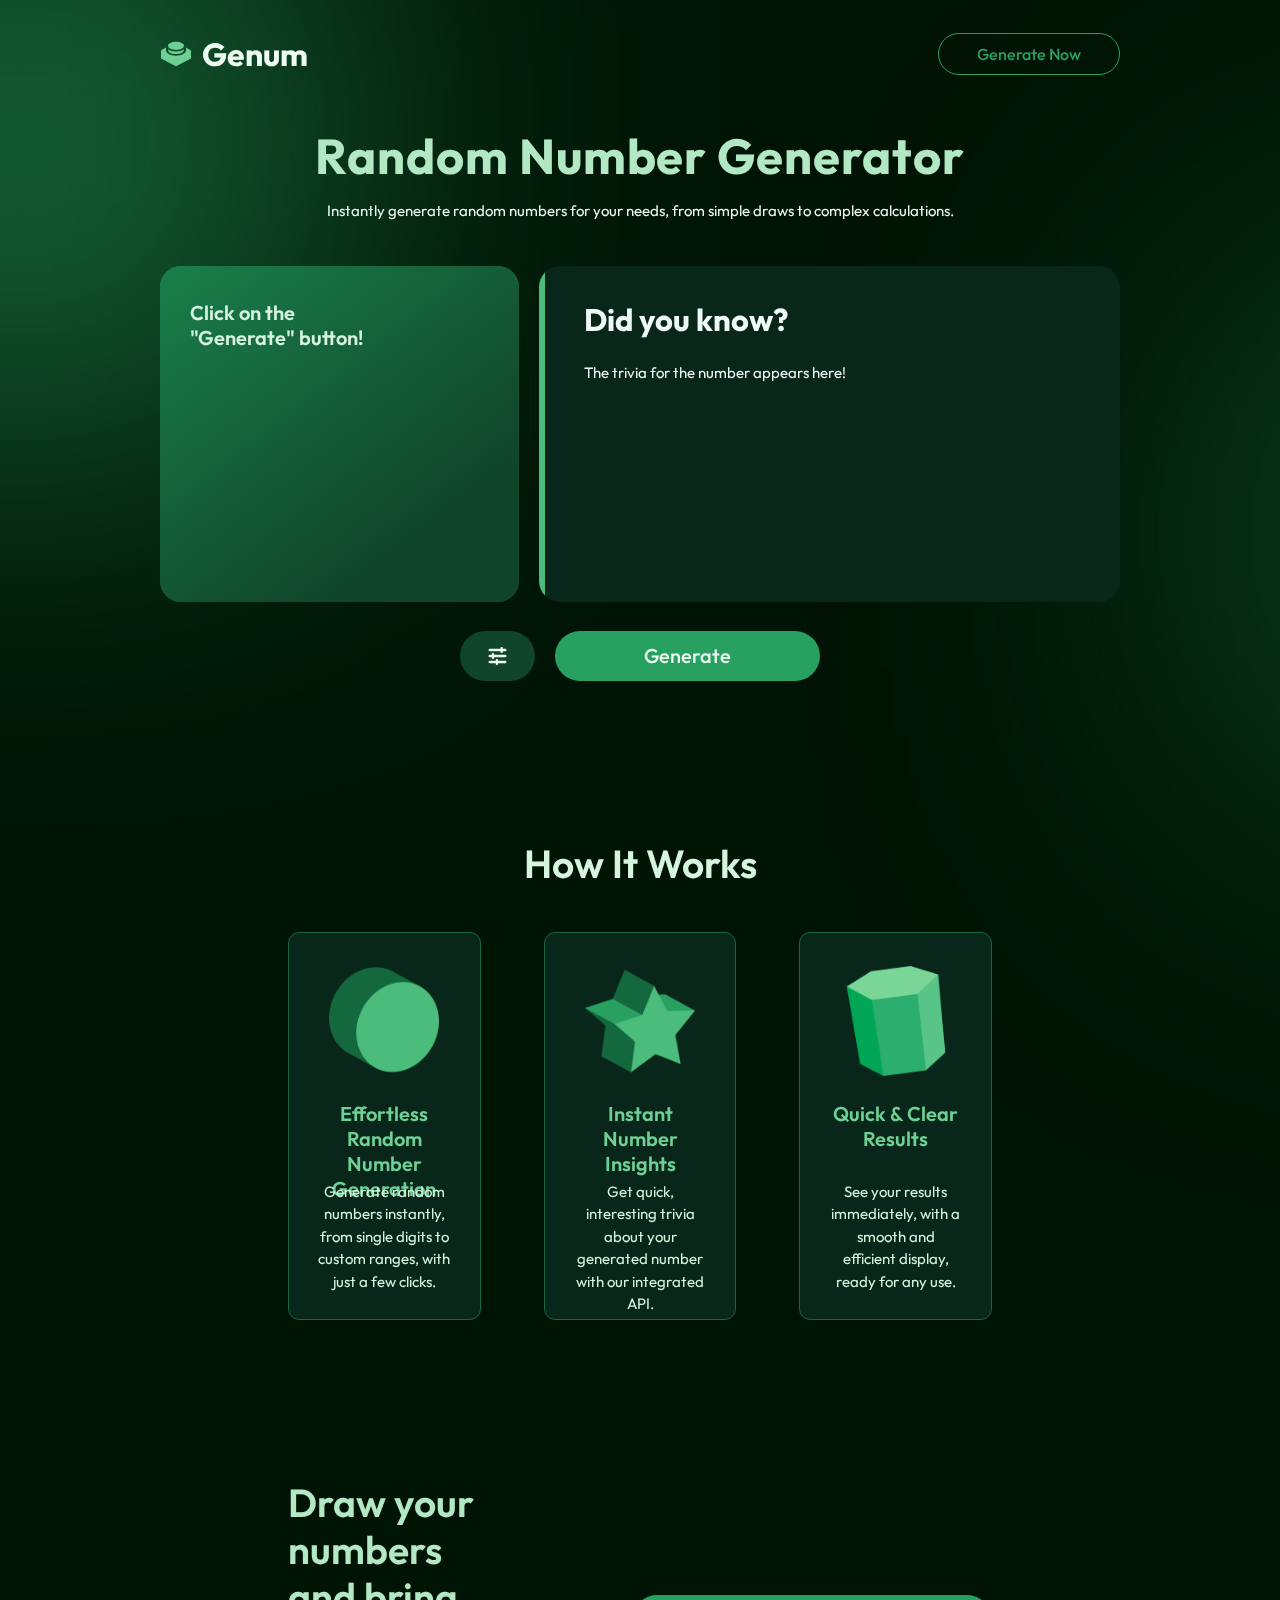
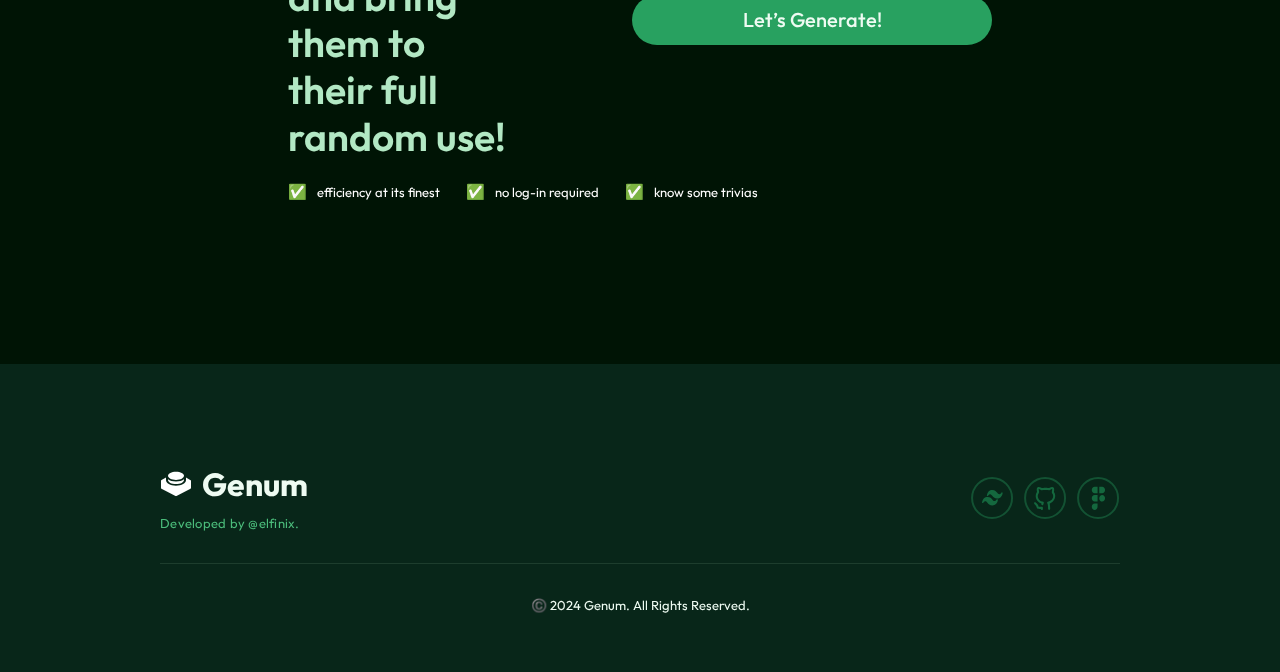
==== commit 0983c38c: "Clean up codes" ====
--- a/number-generator.html
+++ b/number-generator.html
@@ -78,14 +78,14 @@
                         <img src="./src/images/clipboard.svg" alt="" class="clipboard__label" />
 
                         <div class="output__group">
-                            <p class="output__label">Your generated number is:</p>
+                            <p class="output__label">Click on the "Generate" button!</p>
                             <div class="output__number">&nbsp;</div>
                         </div>
                     </div>
                     <div class="trivia__container">
                         <div class="trivia__group">
                             <p class="trivia__label">Did you know?</p>
-                            <p class="trivia__text">Trivia goes here.</p>
+                            <p class="trivia__text">The trivia for the number appears here!</p>
                         </div>
                     </div>
                 </div>
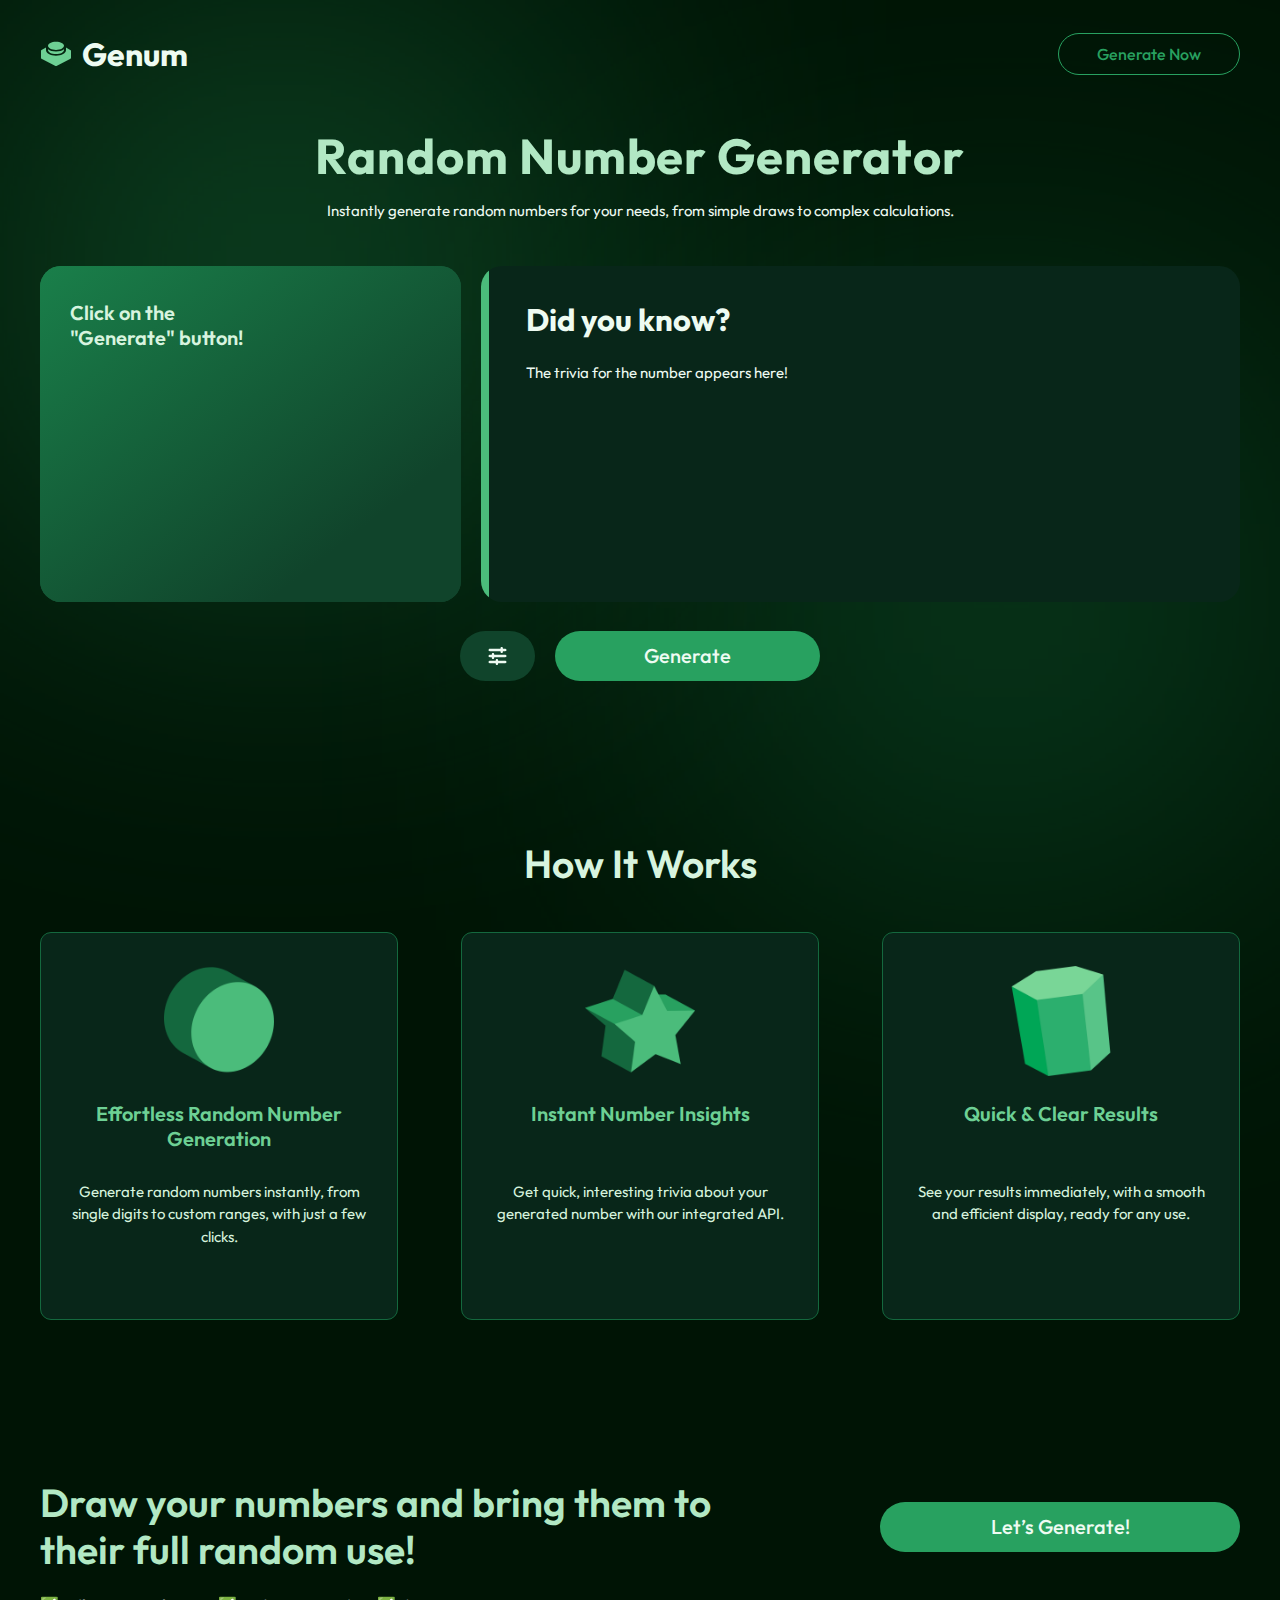
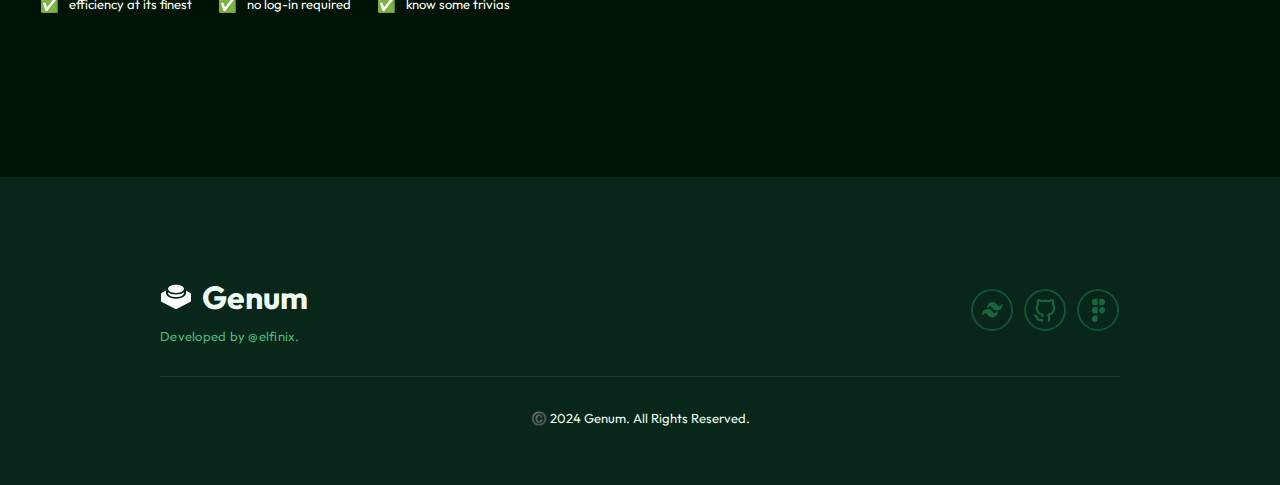
==== commit 391b10d4: "Ready for responsive" ====
--- a/number-generator.html
+++ b/number-generator.html
@@ -163,104 +163,104 @@
         </main>
 
         <!-- Footer -->
-        <footer class="footer__container container">
-            <div class="footer__group">
-                <div class="footer__system-info">
-                    <div class="footer__logo">
-                        <svg
-                            class="logo__svg"
-                            xmlns="http://www.w3.org/2000/svg"
-                            width="22"
-                            height="18"
-                            viewBox="0 0 22 18"
-                            fill="none"
-                        >
-                            <g clip-path="url(#clip0_48_561)">
-                                <path
-                                    d="M11 6.1875C7.90625 6.1875 5.5 4.95 5.5 3.375C5.5 1.8 7.90625 0.5625 11 0.5625C14.0938 0.5625 16.5 1.8 16.5 3.375C16.5 4.95 14.0938 6.1875 11 6.1875Z"
-                                    fill="white"
-                                />
-                                <path
-                                    d="M11 7.31245C8.73125 7.31245 6.7375 6.74995 5.5 5.7937V6.18745C5.5 7.76245 7.90625 8.99995 11 8.99995C14.0938 8.99995 16.5 7.76245 16.5 6.18745V5.7937C15.2625 6.74995 13.2688 7.31245 11 7.31245Z"
-                                    fill="white"
-                                />
-                                <path
-                                    d="M21.2437 6.5813C21.2437 6.52505 21.2437 6.52505 21.2437 6.5813C21.175 6.4688 21.175 6.41255 21.1063 6.41255L21.0375 6.3563L17.875 4.61255V6.18755C17.875 8.43755 14.9187 10.125 11 10.125C7.08125 10.125 4.125 8.43755 4.125 6.18755V4.61255L1.03125 6.2438C0.9625 6.2438 0.9625 6.30005 0.9625 6.30005C0.89375 6.3563 0.89375 6.41255 0.825 6.4688C0.825 6.4688 0.825 6.4688 0.825 6.52505C0.6875 6.63755 0.6875 6.6938 0.6875 6.75005V11.8125C0.6875 11.9813 0.825 12.2063 1.03125 12.2625L10.6562 17.325H10.725H10.7937C10.8625 17.325 10.9312 17.3813 11 17.3813C11.0688 17.3813 11.1375 17.3813 11.2062 17.325H11.275H11.3438L20.9688 12.2625C21.175 12.15 21.3125 11.9813 21.3125 11.8125V6.75005C21.3125 6.6938 21.3125 6.63755 21.2437 6.5813Z"
-                                    fill="white"
-                                />
-                            </g>
-                            <defs>
-                                <clipPath id="clip0_48_561">
-                                    <rect width="22" height="18" fill="white" />
-                                </clipPath>
-                            </defs>
-                        </svg>
-                        <h1>Genum</h1>
-                    </div>
-                    <p class="footer__developer">Developed by @elfinix.</p>
-                </div>
-                <div class="footer__array-logo">
-                    <svg
-                        class="footer__logo-conns"
-                        id="tailwindLogo"
-                        xmlns="http://www.w3.org/2000/svg"
-                        width="43"
-                        height="42"
-                        viewBox="0 0 43 42"
-                        fill="none"
-                    >
-                        <circle cx="21.0645" cy="21" r="20" stroke="#135233" stroke-width="2" />
-                        <path
-                            d="M21.3416 13C19.9269 13 18.7106 13.4263 17.7559 14.3399C16.8081 15.247 16.188 16.5674 15.844 18.2133C15.769 18.5724 15.9327 18.9406 16.2343 19.091C16.536 19.2414 16.8908 19.1317 17.0803 18.8296C17.5169 18.1332 17.9528 17.7148 18.3717 17.5001C18.7773 17.2921 19.2146 17.25 19.7154 17.3998C20.2208 17.5509 20.6121 17.9936 21.2263 18.7394L21.2462 18.7635C21.7092 19.3258 22.274 20.0117 23.0466 20.5439C23.8482 21.0961 24.8458 21.4671 26.1679 21.4671C27.5825 21.4671 28.7988 21.0408 29.7536 20.1272C30.7013 19.2201 31.3214 17.8997 31.6654 16.2539C31.7404 15.8947 31.5767 15.5265 31.275 15.3761C30.9735 15.2257 30.6185 15.3354 30.4291 15.6375C29.9925 16.3339 29.5567 16.7523 29.1377 16.967C28.7321 17.175 28.2948 17.2171 27.794 17.0673C27.2886 16.9162 26.8973 16.4735 26.2831 15.7277L26.2633 15.7036C25.8002 15.1413 25.2354 14.4554 24.4629 13.9232C23.6612 13.371 22.6637 13 21.3416 13Z"
-                            fill="#14683E"
-                        />
-                        <path
-                            d="M16.5157 19.9277C15.101 19.9277 13.8847 20.354 12.93 21.2676C11.9822 22.1747 11.3621 23.4951 11.0181 25.141C10.943 25.5002 11.1067 25.8683 11.4084 26.0187C11.7101 26.1691 12.0649 26.0595 12.2544 25.7573C12.691 25.061 13.1269 24.6425 13.5457 24.4278C13.9514 24.2199 14.3886 24.1777 14.8895 24.3275C15.3949 24.4787 15.7861 24.9213 16.4004 25.6672L16.4202 25.6912C16.8832 26.2535 17.4481 26.9394 18.2206 27.4716C19.0223 28.0239 20.0198 28.3949 21.3419 28.3949C22.7566 28.3949 23.9729 27.9686 24.9276 27.0549C25.8754 26.1478 26.4955 24.8274 26.8395 23.1816C26.9145 22.8224 26.7508 22.4542 26.4491 22.3038C26.1476 22.1534 25.7926 22.2631 25.6032 22.5653C25.1666 23.2616 24.7307 23.68 24.3118 23.8947C23.9062 24.1027 23.4689 24.1448 22.9681 23.9951C22.4627 23.8439 22.0714 23.4012 21.4572 22.6554L21.4373 22.6313C20.9743 22.069 20.4095 21.3831 19.6369 20.851C18.8353 20.2988 17.8378 19.9277 16.5157 19.9277Z"
-                            fill="#14683E"
-                        />
-                    </svg>
-                    <svg
-                        class="footer__logo-conns"
-                        id="githubLogo"
-                        xmlns="http://www.w3.org/2000/svg"
-                        width="43"
-                        height="42"
-                        viewBox="0 0 43 42"
-                        fill="none"
-                    >
-                        <circle cx="21.0645" cy="21" r="20" stroke="#135233" stroke-width="2" />
-                        <path
-                            d="M11.9754 25.6417C11.6559 25.1624 11.0083 25.0329 10.529 25.3524C10.0497 25.6719 9.92021 26.3195 10.2397 26.7988C10.4756 27.1527 10.7578 27.4434 10.9975 27.683C11.0417 27.7272 11.0846 27.7699 11.1265 27.8115C11.3273 28.0109 11.5045 28.187 11.6826 28.396C12.0763 28.8582 12.4691 29.4806 12.6924 30.5969C12.7918 31.0941 13.1492 31.3619 13.3472 31.479C13.562 31.6058 13.7967 31.6806 13.9897 31.7293C14.3848 31.8289 14.8643 31.8806 15.3193 31.9108C15.8189 31.9439 16.3602 31.9547 16.8442 31.9576C16.8446 32.5333 17.3114 32.9999 17.8873 32.9999C18.4633 32.9999 18.9303 32.5329 18.9303 31.9569V30.9139C18.9303 30.3378 18.4633 29.8708 17.8873 29.8708C17.7889 29.8708 17.6825 29.8711 17.5699 29.8716C16.9578 29.8734 16.1599 29.8758 15.4572 29.8293C15.1184 29.8069 14.8398 29.7751 14.6355 29.7362C14.321 28.5013 13.8128 27.6797 13.2706 27.0432C13.0309 26.7619 12.7826 26.5157 12.5807 26.3155C12.5429 26.278 12.5068 26.2421 12.4726 26.2079C12.2396 25.975 12.0872 25.8094 11.9754 25.6417Z"
-                            fill="#14683E"
-                        />
-                        <path
-                            d="M12.7496 12.1328C12.8103 11.0584 13.067 10.5912 13.803 10.216C14.5949 9.81218 15.8439 10.0001 17.3136 10.7443C17.9466 11.065 18.0111 11.0716 19.1205 10.9293C20.5951 10.7402 22.4935 10.7409 23.8546 10.9311C24.8838 11.0749 24.9514 11.0677 25.586 10.7463C27.6721 9.68991 29.3192 9.75904 29.9156 10.928C30.2133 11.5115 30.2686 13.0255 30.0377 14.2743C29.9098 14.9666 29.9233 15.053 30.2316 15.5073C32.4008 18.7039 30.8378 23.8854 27.1208 25.8191C26.8364 25.9671 26.5967 26.0587 26.4013 26.1332C25.8015 26.3623 25.6194 26.4319 25.8399 27.4861C25.946 27.9933 26.0739 29.2541 26.1242 30.2881C26.215 32.1572 26.2137 32.1703 25.8859 32.5516C25.4397 33.0703 24.7965 33.0791 24.3608 32.5724C24.0765 32.2419 24.0488 32.0859 24.0488 30.811C24.0488 28.927 23.8423 27.6747 23.3543 26.6017C22.7741 25.3247 23.2042 24.8485 24.5312 24.5632C26.3756 24.1664 27.8161 23.0282 28.619 21.3331C29.3824 19.7219 29.4974 17.4952 28.1173 16.141C27.7248 15.6746 27.6975 15.2521 27.9778 13.9782C28.0825 13.5021 28.1703 12.8878 28.1729 12.6131C28.1769 12.1791 28.1373 12.1136 27.8708 12.1136C27.7022 12.1136 27.0578 12.359 26.4391 12.6588L25.4515 13.1374C25.3617 13.1809 25.2613 13.1976 25.1622 13.1863C22.6511 12.898 20.2651 12.8936 17.7417 13.1874C17.6423 13.199 17.5414 13.1822 17.4513 13.1385L16.4643 12.6596C15.8455 12.3592 15.2011 12.1136 15.0325 12.1136C14.6427 12.1136 14.6368 12.4014 14.9922 14.1114C15.2092 15.1557 15.3553 15.3884 14.7278 16.2235C13.7872 17.4751 13.5523 19.0294 14.0567 20.6625C14.6924 22.7204 16.249 24.1106 18.4375 24.5744C19.7568 24.8541 20.1017 25.2189 19.5979 26.7317C19.2013 27.9222 18.9506 28.2291 18.3743 28.2291C17.5989 28.2291 17.1131 27.5574 17.3804 26.8545C17.4982 26.5447 17.4632 26.5116 16.7368 26.2467C14.5194 25.4383 12.8234 23.6262 12.048 21.2369C11.4486 19.3902 11.7123 16.9866 12.6738 15.5338C13.0012 15.0392 13.0062 14.9972 12.8535 14.0503C12.767 13.5142 12.7203 12.6514 12.7496 12.1328Z"
-                            fill="#14683E"
-                        />
-                    </svg>
-                    <svg
-                        class="footer__logo-conns"
-                        id="figmaLogo"
-                        xmlns="http://www.w3.org/2000/svg"
-                        width="43"
-                        height="42"
-                        viewBox="0 0 43 42"
-                        fill="none"
-                    >
-                        <circle cx="21.0645" cy="21" r="20" stroke="#135233" stroke-width="2" />
-                        <path
-                            fill-rule="evenodd"
-                            clip-rule="evenodd"
-                            d="M17.6681 18.1243C16.0645 18.1243 14.7646 19.5682 14.7646 21.3497C14.7646 23.1312 16.0646 24.5754 17.6681 24.5754H20.5717V21.4147C20.5714 21.3931 20.5713 21.3714 20.5713 21.3497C20.5713 21.3281 20.5714 21.3063 20.5717 21.2847V18.1243H17.6681ZM20.5717 16.2513H17.6681C16.0646 16.2513 14.7646 14.8072 14.7646 13.0257C14.7646 11.2442 16.0646 9.80005 17.6681 9.80005H20.5717V16.2513ZM22.2576 9.80005V16.2513L25.1604 16.2511C26.764 16.2511 28.0644 14.8071 28.0644 13.0257C28.0644 11.2442 26.7644 9.80005 25.1608 9.80005H22.2576ZM25.1606 18.1241C23.5726 18.1243 22.2824 19.5405 22.2576 21.298V21.4014C22.2824 23.1591 23.5727 24.5754 25.1608 24.5754C26.7644 24.5754 28.0644 23.1312 28.0644 21.3497C28.0644 19.5682 26.7641 18.1241 25.1606 18.1241ZM17.6681 26.4484C16.0646 26.4484 14.7644 27.8928 14.7644 29.6743C14.7644 31.4559 16.0644 32.9 17.668 32.9C19.2716 32.9 20.5715 31.4559 20.5715 29.6743L20.5717 26.4484H17.6681Z"
-                            fill="#14683E"
-                        />
-                    </svg>
-                </div>
+        <footer class="footer__container">
+            <div class="footer__supergroup container">
+                <div class="footer__group">
+                    <div class="footer__system-info">
+                        <div class="footer__logo">
+                            <svg
+                                class="logo__svg"
+                                xmlns="http://www.w3.org/2000/svg"
+                                width="22"
+                                height="18"
+                                viewBox="0 0 22 18"
+                                fill="none"
+                            >
+                                <g clip-path="url(#clip0_48_561)">
+                                    <path
+                                        d="M11 6.1875C7.90625 6.1875 5.5 4.95 5.5 3.375C5.5 1.8 7.90625 0.5625 11 0.5625C14.0938 0.5625 16.5 1.8 16.5 3.375C16.5 4.95 14.0938 6.1875 11 6.1875Z"
+                                        fill="white"
+                                    />
+                                    <path
+                                        d="M11 7.31245C8.73125 7.31245 6.7375 6.74995 5.5 5.7937V6.18745C5.5 7.76245 7.90625 8.99995 11 8.99995C14.0938 8.99995 16.5 7.76245 16.5 6.18745V5.7937C15.2625 6.74995 13.2688 7.31245 11 7.31245Z"
+                                        fill="white"
+                                    />
+                                    <path
+                                        d="M21.2437 6.5813C21.2437 6.52505 21.2437 6.52505 21.2437 6.5813C21.175 6.4688 21.175 6.41255 21.1063 6.41255L21.0375 6.3563L17.875 4.61255V6.18755C17.875 8.43755 14.9187 10.125 11 10.125C7.08125 10.125 4.125 8.43755 4.125 6.18755V4.61255L1.03125 6.2438C0.9625 6.2438 0.9625 6.30005 0.9625 6.30005C0.89375 6.3563 0.89375 6.41255 0.825 6.4688C0.825 6.4688 0.825 6.4688 0.825 6.52505C0.6875 6.63755 0.6875 6.6938 0.6875 6.75005V11.8125C0.6875 11.9813 0.825 12.2063 1.03125 12.2625L10.6562 17.325H10.725H10.7937C10.8625 17.325 10.9312 17.3813 11 17.3813C11.0688 17.3813 11.1375 17.3813 11.2062 17.325H11.275H11.3438L20.9688 12.2625C21.175 12.15 21.3125 11.9813 21.3125 11.8125V6.75005C21.3125 6.6938 21.3125 6.63755 21.2437 6.5813Z"
+                                        fill="white"
+                                    />
+                                </g>
+                                <defs>
+                                    <clipPath id="clip0_48_561">
+                                        <rect width="22" height="18" fill="white" />
+                                    </clipPath>
+                                </defs>
+                            </svg>
+                            <h1>Genum</h1>
+                        </div>
+                        <p class="footer__developer">Developed by @elfinix.</p>
+                    </div>
+                    <div class="footer__array-logo">
+                        <svg
+                            class="footer__logo-conns"
+                            id="tailwindLogo"
+                            xmlns="http://www.w3.org/2000/svg"
+                            width="43"
+                            height="42"
+                            viewBox="0 0 43 42"
+                            fill="none"
+                        >
+                            <circle cx="21.0645" cy="21" r="20" stroke="#135233" stroke-width="2" />
+                            <path
+                                d="M21.3416 13C19.9269 13 18.7106 13.4263 17.7559 14.3399C16.8081 15.247 16.188 16.5674 15.844 18.2133C15.769 18.5724 15.9327 18.9406 16.2343 19.091C16.536 19.2414 16.8908 19.1317 17.0803 18.8296C17.5169 18.1332 17.9528 17.7148 18.3717 17.5001C18.7773 17.2921 19.2146 17.25 19.7154 17.3998C20.2208 17.5509 20.6121 17.9936 21.2263 18.7394L21.2462 18.7635C21.7092 19.3258 22.274 20.0117 23.0466 20.5439C23.8482 21.0961 24.8458 21.4671 26.1679 21.4671C27.5825 21.4671 28.7988 21.0408 29.7536 20.1272C30.7013 19.2201 31.3214 17.8997 31.6654 16.2539C31.7404 15.8947 31.5767 15.5265 31.275 15.3761C30.9735 15.2257 30.6185 15.3354 30.4291 15.6375C29.9925 16.3339 29.5567 16.7523 29.1377 16.967C28.7321 17.175 28.2948 17.2171 27.794 17.0673C27.2886 16.9162 26.8973 16.4735 26.2831 15.7277L26.2633 15.7036C25.8002 15.1413 25.2354 14.4554 24.4629 13.9232C23.6612 13.371 22.6637 13 21.3416 13Z"
+                                fill="#14683E"
+                            />
+                            <path
+                                d="M16.5157 19.9277C15.101 19.9277 13.8847 20.354 12.93 21.2676C11.9822 22.1747 11.3621 23.4951 11.0181 25.141C10.943 25.5002 11.1067 25.8683 11.4084 26.0187C11.7101 26.1691 12.0649 26.0595 12.2544 25.7573C12.691 25.061 13.1269 24.6425 13.5457 24.4278C13.9514 24.2199 14.3886 24.1777 14.8895 24.3275C15.3949 24.4787 15.7861 24.9213 16.4004 25.6672L16.4202 25.6912C16.8832 26.2535 17.4481 26.9394 18.2206 27.4716C19.0223 28.0239 20.0198 28.3949 21.3419 28.3949C22.7566 28.3949 23.9729 27.9686 24.9276 27.0549C25.8754 26.1478 26.4955 24.8274 26.8395 23.1816C26.9145 22.8224 26.7508 22.4542 26.4491 22.3038C26.1476 22.1534 25.7926 22.2631 25.6032 22.5653C25.1666 23.2616 24.7307 23.68 24.3118 23.8947C23.9062 24.1027 23.4689 24.1448 22.9681 23.9951C22.4627 23.8439 22.0714 23.4012 21.4572 22.6554L21.4373 22.6313C20.9743 22.069 20.4095 21.3831 19.6369 20.851C18.8353 20.2988 17.8378 19.9277 16.5157 19.9277Z"
+                                fill="#14683E"
+                            />
+                        </svg>
+                        <svg
+                            class="footer__logo-conns"
+                            id="githubLogo"
+                            xmlns="http://www.w3.org/2000/svg"
+                            width="43"
+                            height="42"
+                            viewBox="0 0 43 42"
+                            fill="none"
+                        >
+                            <circle cx="21.0645" cy="21" r="20" stroke="#135233" stroke-width="2" />
+                            <path
+                                d="M11.9754 25.6417C11.6559 25.1624 11.0083 25.0329 10.529 25.3524C10.0497 25.6719 9.92021 26.3195 10.2397 26.7988C10.4756 27.1527 10.7578 27.4434 10.9975 27.683C11.0417 27.7272 11.0846 27.7699 11.1265 27.8115C11.3273 28.0109 11.5045 28.187 11.6826 28.396C12.0763 28.8582 12.4691 29.4806 12.6924 30.5969C12.7918 31.0941 13.1492 31.3619 13.3472 31.479C13.562 31.6058 13.7967 31.6806 13.9897 31.7293C14.3848 31.8289 14.8643 31.8806 15.3193 31.9108C15.8189 31.9439 16.3602 31.9547 16.8442 31.9576C16.8446 32.5333 17.3114 32.9999 17.8873 32.9999C18.4633 32.9999 18.9303 32.5329 18.9303 31.9569V30.9139C18.9303 30.3378 18.4633 29.8708 17.8873 29.8708C17.7889 29.8708 17.6825 29.8711 17.5699 29.8716C16.9578 29.8734 16.1599 29.8758 15.4572 29.8293C15.1184 29.8069 14.8398 29.7751 14.6355 29.7362C14.321 28.5013 13.8128 27.6797 13.2706 27.0432C13.0309 26.7619 12.7826 26.5157 12.5807 26.3155C12.5429 26.278 12.5068 26.2421 12.4726 26.2079C12.2396 25.975 12.0872 25.8094 11.9754 25.6417Z"
+                                fill="#14683E"
+                            />
+                            <path
+                                d="M12.7496 12.1328C12.8103 11.0584 13.067 10.5912 13.803 10.216C14.5949 9.81218 15.8439 10.0001 17.3136 10.7443C17.9466 11.065 18.0111 11.0716 19.1205 10.9293C20.5951 10.7402 22.4935 10.7409 23.8546 10.9311C24.8838 11.0749 24.9514 11.0677 25.586 10.7463C27.6721 9.68991 29.3192 9.75904 29.9156 10.928C30.2133 11.5115 30.2686 13.0255 30.0377 14.2743C29.9098 14.9666 29.9233 15.053 30.2316 15.5073C32.4008 18.7039 30.8378 23.8854 27.1208 25.8191C26.8364 25.9671 26.5967 26.0587 26.4013 26.1332C25.8015 26.3623 25.6194 26.4319 25.8399 27.4861C25.946 27.9933 26.0739 29.2541 26.1242 30.2881C26.215 32.1572 26.2137 32.1703 25.8859 32.5516C25.4397 33.0703 24.7965 33.0791 24.3608 32.5724C24.0765 32.2419 24.0488 32.0859 24.0488 30.811C24.0488 28.927 23.8423 27.6747 23.3543 26.6017C22.7741 25.3247 23.2042 24.8485 24.5312 24.5632C26.3756 24.1664 27.8161 23.0282 28.619 21.3331C29.3824 19.7219 29.4974 17.4952 28.1173 16.141C27.7248 15.6746 27.6975 15.2521 27.9778 13.9782C28.0825 13.5021 28.1703 12.8878 28.1729 12.6131C28.1769 12.1791 28.1373 12.1136 27.8708 12.1136C27.7022 12.1136 27.0578 12.359 26.4391 12.6588L25.4515 13.1374C25.3617 13.1809 25.2613 13.1976 25.1622 13.1863C22.6511 12.898 20.2651 12.8936 17.7417 13.1874C17.6423 13.199 17.5414 13.1822 17.4513 13.1385L16.4643 12.6596C15.8455 12.3592 15.2011 12.1136 15.0325 12.1136C14.6427 12.1136 14.6368 12.4014 14.9922 14.1114C15.2092 15.1557 15.3553 15.3884 14.7278 16.2235C13.7872 17.4751 13.5523 19.0294 14.0567 20.6625C14.6924 22.7204 16.249 24.1106 18.4375 24.5744C19.7568 24.8541 20.1017 25.2189 19.5979 26.7317C19.2013 27.9222 18.9506 28.2291 18.3743 28.2291C17.5989 28.2291 17.1131 27.5574 17.3804 26.8545C17.4982 26.5447 17.4632 26.5116 16.7368 26.2467C14.5194 25.4383 12.8234 23.6262 12.048 21.2369C11.4486 19.3902 11.7123 16.9866 12.6738 15.5338C13.0012 15.0392 13.0062 14.9972 12.8535 14.0503C12.767 13.5142 12.7203 12.6514 12.7496 12.1328Z"
+                                fill="#14683E"
+                            />
+                        </svg>
+                        <svg
+                            class="footer__logo-conns"
+                            id="figmaLogo"
+                            xmlns="http://www.w3.org/2000/svg"
+                            width="43"
+                            height="42"
+                            viewBox="0 0 43 42"
+                            fill="none"
+                        >
+                            <circle cx="21.0645" cy="21" r="20" stroke="#135233" stroke-width="2" />
+                            <path
+                                fill-rule="evenodd"
+                                clip-rule="evenodd"
+                                d="M17.6681 18.1243C16.0645 18.1243 14.7646 19.5682 14.7646 21.3497C14.7646 23.1312 16.0646 24.5754 17.6681 24.5754H20.5717V21.4147C20.5714 21.3931 20.5713 21.3714 20.5713 21.3497C20.5713 21.3281 20.5714 21.3063 20.5717 21.2847V18.1243H17.6681ZM20.5717 16.2513H17.6681C16.0646 16.2513 14.7646 14.8072 14.7646 13.0257C14.7646 11.2442 16.0646 9.80005 17.6681 9.80005H20.5717V16.2513ZM22.2576 9.80005V16.2513L25.1604 16.2511C26.764 16.2511 28.0644 14.8071 28.0644 13.0257C28.0644 11.2442 26.7644 9.80005 25.1608 9.80005H22.2576ZM25.1606 18.1241C23.5726 18.1243 22.2824 19.5405 22.2576 21.298V21.4014C22.2824 23.1591 23.5727 24.5754 25.1608 24.5754C26.7644 24.5754 28.0644 23.1312 28.0644 21.3497C28.0644 19.5682 26.7641 18.1241 25.1606 18.1241ZM17.6681 26.4484C16.0646 26.4484 14.7644 27.8928 14.7644 29.6743C14.7644 31.4559 16.0644 32.9 17.668 32.9C19.2716 32.9 20.5715 31.4559 20.5715 29.6743L20.5717 26.4484H17.6681Z"
+                                fill="#14683E"
+                            />
+                        </svg>
+                    </div>
+                </div>
+                <div class="footer__line"></div>
+                <p class="footer__text">©️ 2024 Genum. All Rights Reserved.</p>
             </div>
-
-            <div class="footer__line"></div>
-
-            <p class="footer__text">©️ 2024 Genum. All Rights Reserved.</p>
         </footer>
     </body>
 </html>
--- a/src/css/number-generator.css
+++ b/src/css/number-generator.css
@@ -1,10 +1,12 @@
-.blob__blur2 {
-    opacity: 45% !important;
-}
 /* GENERATOR */
 
+.container {
+    /* border: red 1px solid; */
+    max-width: 75rem;
+}
+
 .main__container {
-    padding: 0 10rem;
+    margin: 0 auto;
     padding-top: 3.25rem;
 }
 
@@ -222,7 +224,7 @@
 /* FEATURES */
 .features__container {
     display: block;
-    margin: 10rem 18rem;
+    margin: 10rem auto;
 }
 
 .features__title {
@@ -303,7 +305,7 @@
 /* ACTION */
 .action__container {
     display: flex;
-    margin: 10rem 18rem;
+    margin: 10rem auto;
     /* padding: 0 calc(5.94rem * 1.5); */
     flex-direction: column;
     align-items: flex-start;
--- a/src/css/header.css
+++ b/src/css/header.css
@@ -2,8 +2,8 @@
 
 .header__container {
     display: flex;
-    padding: 0 10rem;
-    padding-top: 2.06rem;
+    margin: 0 auto;
+    margin-top: 2.06rem;
     justify-content: space-between;
     align-items: center;
 }
--- a/src/css/footer.css
+++ b/src/css/footer.css
@@ -3,13 +3,22 @@
     position: relative;
     padding: 6.25rem 10rem;
     padding-bottom: 3.5rem;
+    margin: 0 auto;
     margin-top: 6.25rem;
+    background: var(--emerald-950, #082619);
+
+    display: flex;
+    justify-content: center;
+}
+
+.footer__supergroup {
+    width: 100%;
 
     display: flex;
     flex-direction: column;
+    justify-content: center;
     align-items: center;
     gap: 2rem;
-    background: var(--emerald-950, #082619);
 }
 
 .footer__group {
--- a/src/css/blobs.css
+++ b/src/css/blobs.css
@@ -1,13 +1,12 @@
 /* BLOBS */
 
-.blob__blur1 {
+/* .blob__blur1 {
     position: absolute;
+
     width: 34.8rem;
     height: 34.6rem;
     margin-top: -4.3rem;
     margin-left: -16rem;
-    /* margin-right: 70.9rem;
-    margin-bottom: 111rem; */
     top: -69px;
 
     background: #28a160;
@@ -22,14 +21,11 @@
     height: 34.6rem;
     margin-top: 20.3rem;
     margin-left: 75.3rem;
-    /* margin-right: -20rem;
-    margin-bottom: 86.6rem; */
     top: -69px;
 
     background: #1a814b;
     opacity: 0.88;
     filter: blur(200px);
-    backdrop-filter: blur(25px);
     z-index: -1;
 }
 
@@ -37,30 +33,77 @@
     position: absolute;
     width: 34.8rem;
     height: 34.6rem;
-    margin-top: 73.4rem;
-    margin-left: 8.5rem;
-    /* margin-right: 46.7rem;
-    margin-bottom: 33.4rem; */
+    margin-top: 63.4rem;
+    left: 20%;
+    transform: translateX(-20%);
 
     background: #28a160;
     opacity: 0.65;
     filter: blur(200px);
     border-radius: 80%;
     z-index: -1;
+} */
+
+.blob__blur1 {
+    position: absolute;
+    top: 0;
+    left: 0;
+    width: 34.8rem;
+    height: 34.6rem;
+    background: #28a160;
+    opacity: 0.25;
+    filter: blur(200px);
+    z-index: -1;
 }
 
-.blob__blur4 {
+.blob__blur2 {
     position: absolute;
+    top: 0;
+    right: 0;
+    margin-top: 20rem;
     width: 34.8rem;
     height: 34.6rem;
-    margin-top: 91.6rem;
-    margin-left: 68.1rem;
-    /* margin-right: -13rem;
-    margin-bottom: 15.3rem; */
+    background: #1a814b;
+    opacity: 0.25;
+    filter: blur(200px);
+    z-index: -1;
+}
+
+.blob__blur3 {
+    position: absolute;
+    left: 50%;
+    width: 34.8rem;
+    height: 34.6rem;
+    margin-top: 83.4rem;
 
     background: #28a160;
-    opacity: 0.65;
+    opacity: 0.25;
     filter: blur(200px);
-    border-radius: 100%;
+    border-radius: 80%;
+    transform: translateX(-50%);
     z-index: -1;
 }
+
+@media (max-width: 1440px) {
+    .blob__blur1,
+    .blob__blur2,
+    .blob__blur3 {
+        opacity: 35%;
+    }
+}
+
+@media (max-width: 768px) {
+    .blob__blur1,
+    .blob__blur2,
+    .blob__blur3 {
+        width: 20rem;
+        height: 20rem;
+        filter: blur(100px);
+    }
+
+    .blob__blur3 {
+        bottom: 0;
+        left: 50%;
+        transform: translateX(-50%);
+    }
+}
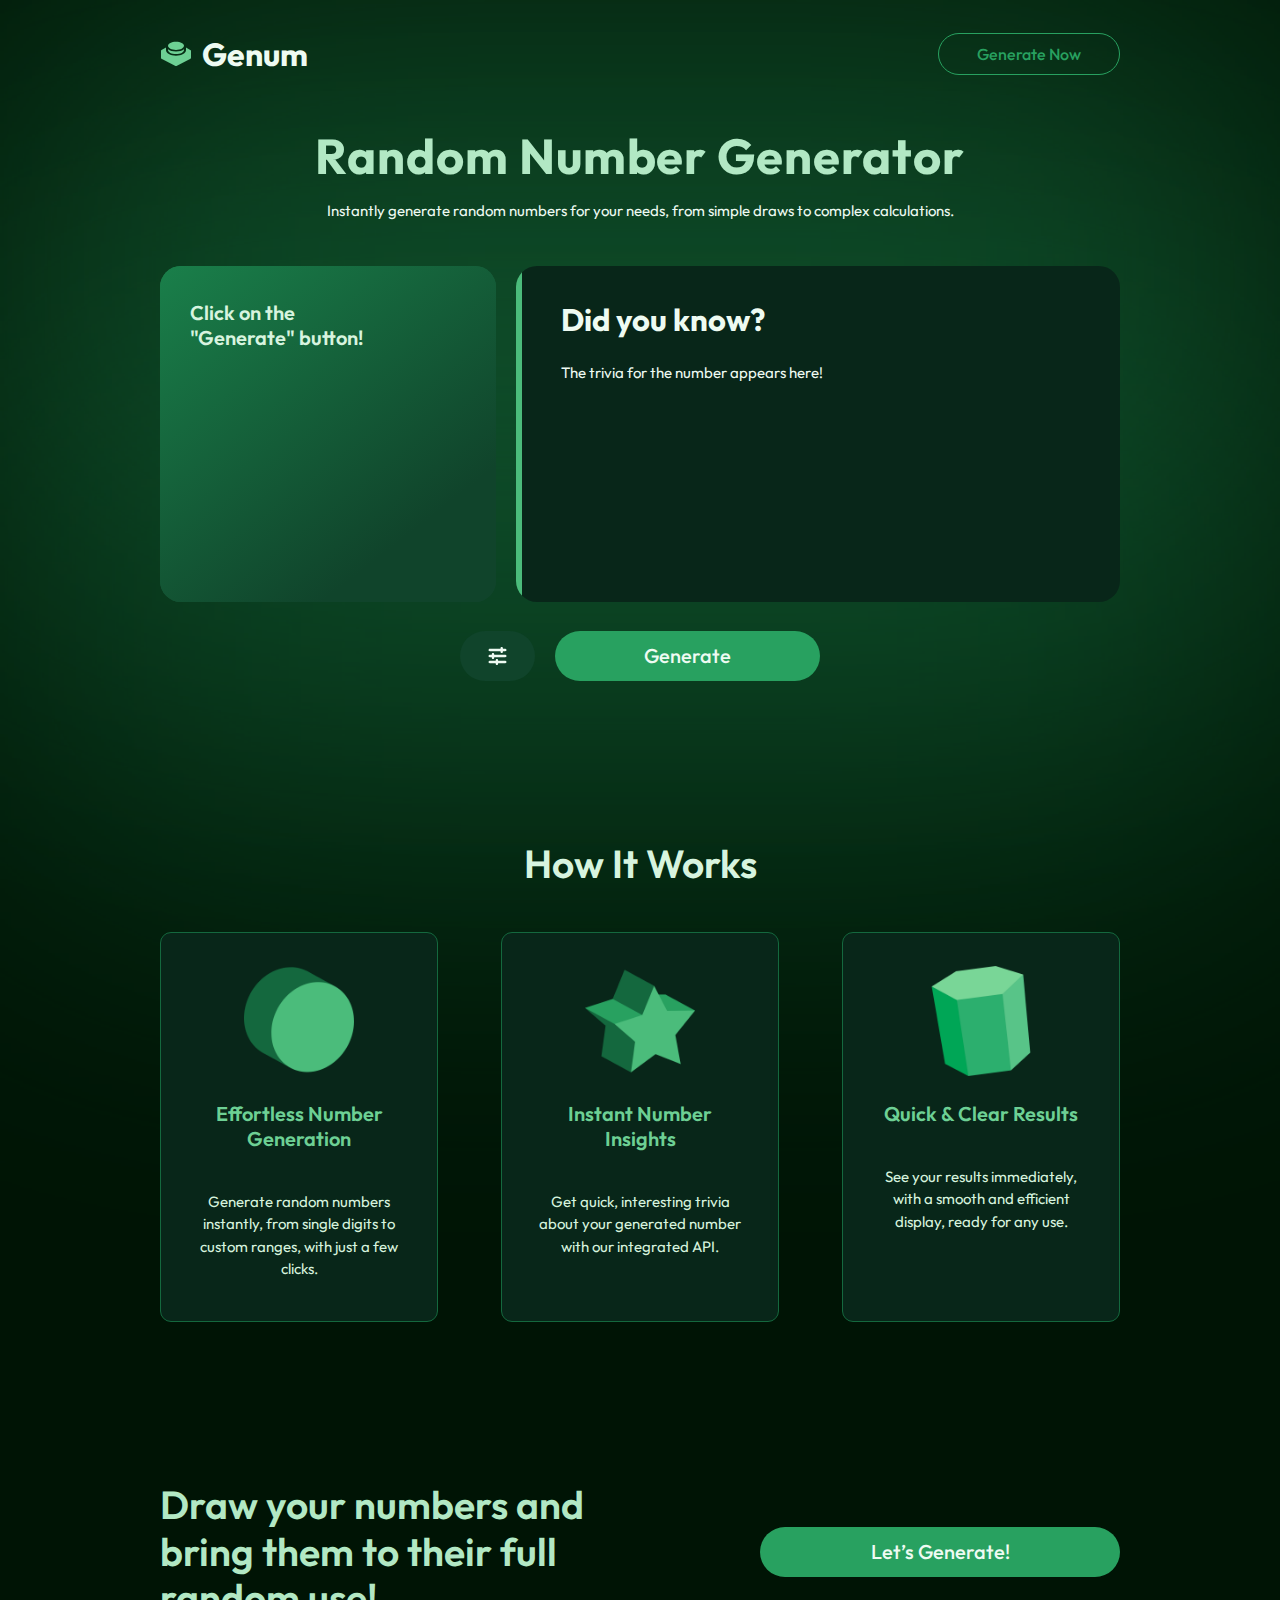
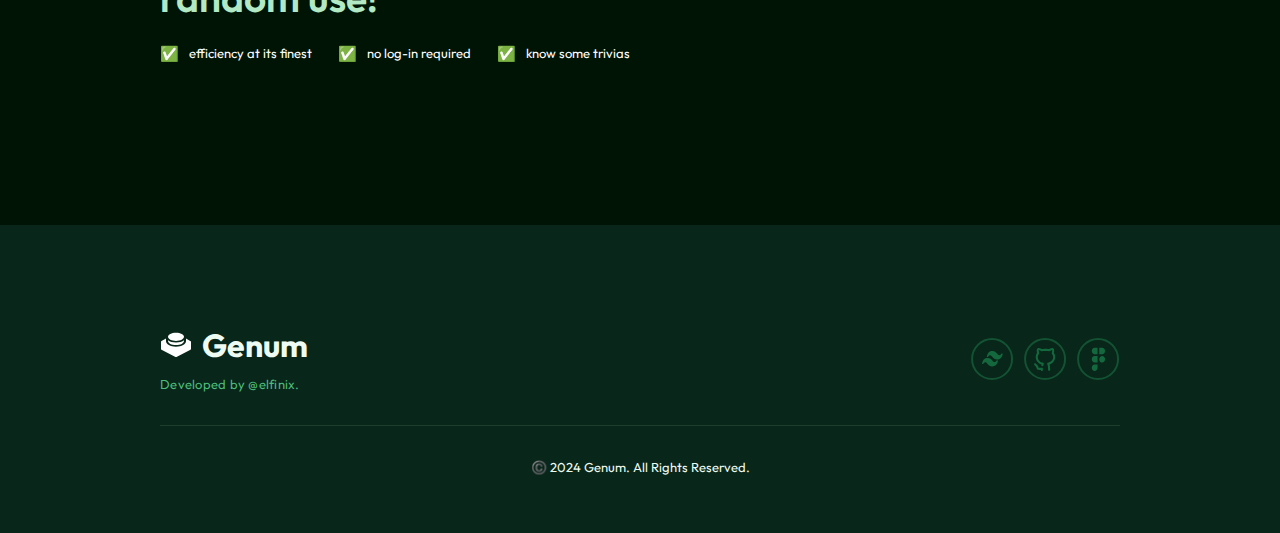
==== commit 6b64880d: "Fix responsive for number generator" ====
--- a/number-generator.html
+++ b/number-generator.html
@@ -14,6 +14,9 @@
         <link rel="stylesheet" href="./src/css/header.css" />
         <link rel="stylesheet" href="./src/css/footer.css" />
         <link rel="stylesheet" href="./src/css/blobs.css" />
+
+        <link rel="stylesheet" href="./src/css/responsive/resp-number-generator.css" />
+
         <link rel="icon" href="./src/images/favicon.ico" type="image/x-icon" />
         <title>Random Number Generator from Genum</title>
 
--- a/src/css/number-generator.css
+++ b/src/css/number-generator.css
@@ -21,7 +21,8 @@
     font-size: 3.0625rem;
     font-style: normal;
     font-weight: 700;
-    line-height: 120%; /* 3.675rem */
+    line-height: 120%;
+    /* 3.675rem */
     letter-spacing: 0.06125rem;
 }
 
@@ -37,7 +38,8 @@
     font-size: 0.9375rem;
     font-style: normal;
     font-weight: 400;
-    line-height: 150%; /* 1.40625rem */
+    line-height: 150%;
+    /* 1.40625rem */
 }
 
 .output-trivia__container {
@@ -56,7 +58,6 @@
     position: relative;
     border-radius: 1.3125rem;
     background: linear-gradient(142deg, #1a814b -2.42%, #10442b 77.29%);
-    min-width: 22.4375rem;
 
     display: flex;
     flex-direction: column;
@@ -105,7 +106,8 @@
     font-size: 9.375rem;
     font-style: normal;
     font-weight: 800;
-    line-height: 120%; /* 11.25rem */
+    line-height: 120%;
+    /* 11.25rem */
     letter-spacing: 0.1875rem;
 }
 
@@ -159,7 +161,8 @@
     font-size: 0.9375rem;
     font-style: normal;
     font-weight: 400;
-    line-height: 150%; /* 1.40625rem */
+    line-height: 150%;
+    /* 1.40625rem */
 }
 
 .button-array__container {
@@ -211,7 +214,8 @@
     font-size: 1.25rem;
     font-style: normal;
     font-weight: 500;
-    line-height: 1.375rem; /* 110% */
+    line-height: 1.375rem;
+    /* 110% */
 
     transition: all 0.2s ease;
 }
@@ -237,14 +241,15 @@
     font-size: 2.4375rem;
     font-style: normal;
     font-weight: 600;
-    line-height: 120%; /* 2.925rem */
+    line-height: 120%;
+    /* 2.925rem */
 }
 
 .feature-cards__container {
     margin-top: 2.75rem;
     display: flex;
     justify-content: space-between;
-    align-items: center;
+    align-items: stretch;
     gap: 3.9375rem;
 
     width: 100%;
@@ -252,7 +257,7 @@
 
 .feature__card {
     width: 30%;
-    height: 24.25rem;
+    min-height: 24.25rem;
     flex-shrink: 1;
 
     border-radius: 0.6875rem;
@@ -274,11 +279,12 @@
 }
 
 .card__title {
+    width: 100%;
+    position: relative;
     padding: 0 1.81rem;
     padding-top: 1.56rem;
     color: var(--emerald-300, #6dd094);
     text-align: center;
-    height: 4.06rem;
 
     /* Title 1 */
     font-family: Outfit;
@@ -289,17 +295,21 @@
 }
 
 .card__description {
+    width: 100%;
+
     color: var(--emerald-100, #d7f4df);
     text-align: center;
     padding: 0 1.81rem;
     padding-top: 2.5rem;
+    padding-bottom: 2.5rem;
 
     /* Body Text */
     font-family: Outfit;
     font-size: 0.9375rem;
     font-style: normal;
     font-weight: 400;
-    line-height: 150%; /* 1.40625rem */
+    line-height: 150%;
+    /* 1.40625rem */
 }
 
 /* ACTION */
@@ -327,11 +337,8 @@
     font-size: 2.4375rem;
     font-style: normal;
     font-weight: 600;
-    line-height: 120%; /* 2.925rem */
-}
-
-.action__title a {
-    padding: 0 7rem;
+    line-height: 120%;
+    /* 2.925rem */
 }
 
 .action__button {
@@ -350,7 +357,8 @@
     font-size: 1.25rem;
     font-style: normal;
     font-weight: 500;
-    line-height: 1.375rem; /* 110% */
+    line-height: 1.375rem;
+    /* 110% */
 
     transition: all 0.2s ease;
 }
@@ -381,7 +389,8 @@
     font-size: 0.9375rem;
     font-style: normal;
     font-weight: 400;
-    line-height: 150%; /* 1.40625rem */
+    line-height: 150%;
+    /* 1.40625rem */
 }
 
 .check__desc {
@@ -390,5 +399,6 @@
     font-size: 0.8125rem;
     font-style: normal;
     font-weight: 400;
-    line-height: 150%; /* 1.21875rem */
-}
+    line-height: 150%;
+    /* 1.21875rem */
+}--- a/src/css/header.css
+++ b/src/css/header.css
@@ -46,7 +46,8 @@
     font-size: 1rem;
     font-style: normal;
     font-weight: 500;
-    line-height: 1.375rem; /* 137.5% */
+    line-height: 1.375rem;
+    /* 137.5% */
 
     padding: 0.56rem 2.38rem;
 
@@ -59,3 +60,15 @@
     background: var(--emerald-600);
     color: var(--emerald-50);
 }
+
+@media all and (max-width: 480px) {
+
+    .header__button {
+        font-size: 0.65rem;
+        padding: 0.45rem 1.25rem;
+    }
+
+    .action__button {
+        width: 15rem;
+    }
+}--- a/src/css/footer.css
+++ b/src/css/footer.css
@@ -1,7 +1,7 @@
 /* FOOTER */
 .footer__container {
     position: relative;
-    padding: 6.25rem 10rem;
+    padding: 6.25rem 0;
     padding-bottom: 3.5rem;
     margin: 0 auto;
     margin-top: 6.25rem;
@@ -50,7 +50,8 @@
     font-size: 0.8125rem;
     font-style: normal;
     font-weight: 400;
-    line-height: 120%; /* 0.975rem */
+    line-height: 120%;
+    /* 0.975rem */
     letter-spacing: 0.01625rem;
 }
 
@@ -79,7 +80,8 @@
     font-size: 0.8125rem;
     font-style: normal;
     font-weight: 400;
-    line-height: 150%; /* 1.21875rem */
+    line-height: 150%;
+    /* 1.21875rem */
 }
 
 #tailwindLogo,
@@ -126,3 +128,24 @@
 #figmaLogo:hover path {
     fill: var(--emerald-300);
 }
+
+@media all and (max-width: 480px) {
+
+
+    .footer__array-logo {
+        justify-content: flex-end;
+    }
+
+    .footer__logo-conns {
+        width: 25%;
+        align-self: flex-end;
+    }
+
+    .footer__logo h1 {
+        font-size: 1.75rem;
+    }
+
+    .footer__text {
+        font-size: 0.675rem;
+    }
+}--- a/src/css/blobs.css
+++ b/src/css/blobs.css
@@ -85,25 +85,11 @@
 }
 
 @media (max-width: 1440px) {
+
     .blob__blur1,
     .blob__blur2,
     .blob__blur3 {
+        width: 100%;
         opacity: 35%;
     }
 }
-
-@media (max-width: 768px) {
-    .blob__blur1,
-    .blob__blur2,
-    .blob__blur3 {
-        width: 20rem;
-        height: 20rem;
-        filter: blur(100px);
-    }
-
-    .blob__blur3 {
-        bottom: 0;
-        left: 50%;
-        transform: translateX(-50%);
-    }
-}
--- a/src/css/responsive/resp-number-generator.css
+++ b/src/css/responsive/resp-number-generator.css
@@ -0,0 +1,180 @@
+/*  Responsive Grid Media Queries - 1280, 1024, 768, 480
+*   1280-1024   - desktop (default grid)
+*   1024-768    - tablet landscape
+*   768-480     - tablet 
+*   480-less    - phone landscape & smaller */
+
+.container {
+    /* border: red 1px solid; */
+    max-width: 75%;
+}
+
+@media all and (min-width: 1024px) and (max-width: 1280px) {}
+
+@media all and (min-width: 768px) and (max-width: 1024px) {
+
+    /*// ACTION */
+    .action__group {
+        flex-direction: column;
+        gap: 2.5rem;
+    }
+
+    .action__group {
+        order: 2;
+    }
+
+    .action__title {
+        text-align: center;
+    }
+
+    .check__group {
+        width: 100%;
+        order: 1;
+        justify-content: space-evenly;
+        margin-bottom: 1.5rem;
+    }
+
+}
+
+@media all and (min-width: 480px) and (max-width: 768px) {
+
+    /*// GENERATOR */
+    .output-trivia__container {
+        flex-direction: column;
+        gap: 1.5rem;
+    }
+
+    .output__container {
+        width: 100%;
+    }
+
+    .output__group {
+        gap: 0.5rem;
+    }
+
+    .output__label {
+        width: 100%;
+    }
+
+    .output__number {
+        font-size: 7.5rem;
+    }
+
+    .trivia__container {
+        width: 100%;
+    }
+
+    /*// FEATURE CARDS */
+    .feature-cards__container {
+        flex-direction: column;
+        gap: 2.5rem;
+    }
+
+    .feature__card {
+        width: 100%;
+    }
+
+    .card__title {
+        font-size: 2.5rem;
+    }
+
+    .card__description {
+        font-size: 1.25rem;
+    }
+
+    /*// ACTION */
+    .action__group {
+        flex-direction: column;
+        gap: 2.5rem;
+    }
+
+    .action__group {
+        order: 2;
+    }
+
+    .action__title {
+        text-align: center;
+    }
+
+    .check__group {
+        width: 100%;
+        order: 1;
+        justify-content: space-evenly;
+        margin-bottom: 1.5rem;
+    }
+}
+
+@media all and (max-width: 480px) {
+
+    /*// GENERATOR */
+    .output-trivia__container {
+        flex-direction: column;
+        gap: 1.5rem;
+    }
+
+    .output__container {
+        width: 100%;
+    }
+
+    .output__group {
+        gap: 0.5rem;
+    }
+
+    .output__label {
+        width: 100%;
+    }
+
+    .output__number {
+        font-size: 7.5rem;
+    }
+
+    .trivia__container {
+        width: 100%;
+    }
+
+    /*// FEATURE CARDS */
+    .feature-cards__container {
+        flex-direction: column;
+        gap: 2.5rem;
+    }
+
+    .feature__card {
+        width: 100%;
+    }
+
+    .card__title {
+        font-size: 2rem;
+    }
+
+    .card__description {
+        font-size: 1rem;
+    }
+
+    /*// ACTION */
+    .action__group {
+        flex-direction: column;
+        gap: 2.5rem;
+    }
+
+    .action__group {
+        max-width: 100%;
+        order: 2;
+    }
+
+    .action__title {
+        font-size: 2rem;
+        text-align: center;
+    }
+
+    .action__button {
+        font-size: 1rem;
+    }
+
+    .check__group {
+        flex-direction: column;
+        width: 100%;
+        order: 1;
+        justify-content: space-evenly;
+        margin-bottom: 1.5rem;
+    }
+}